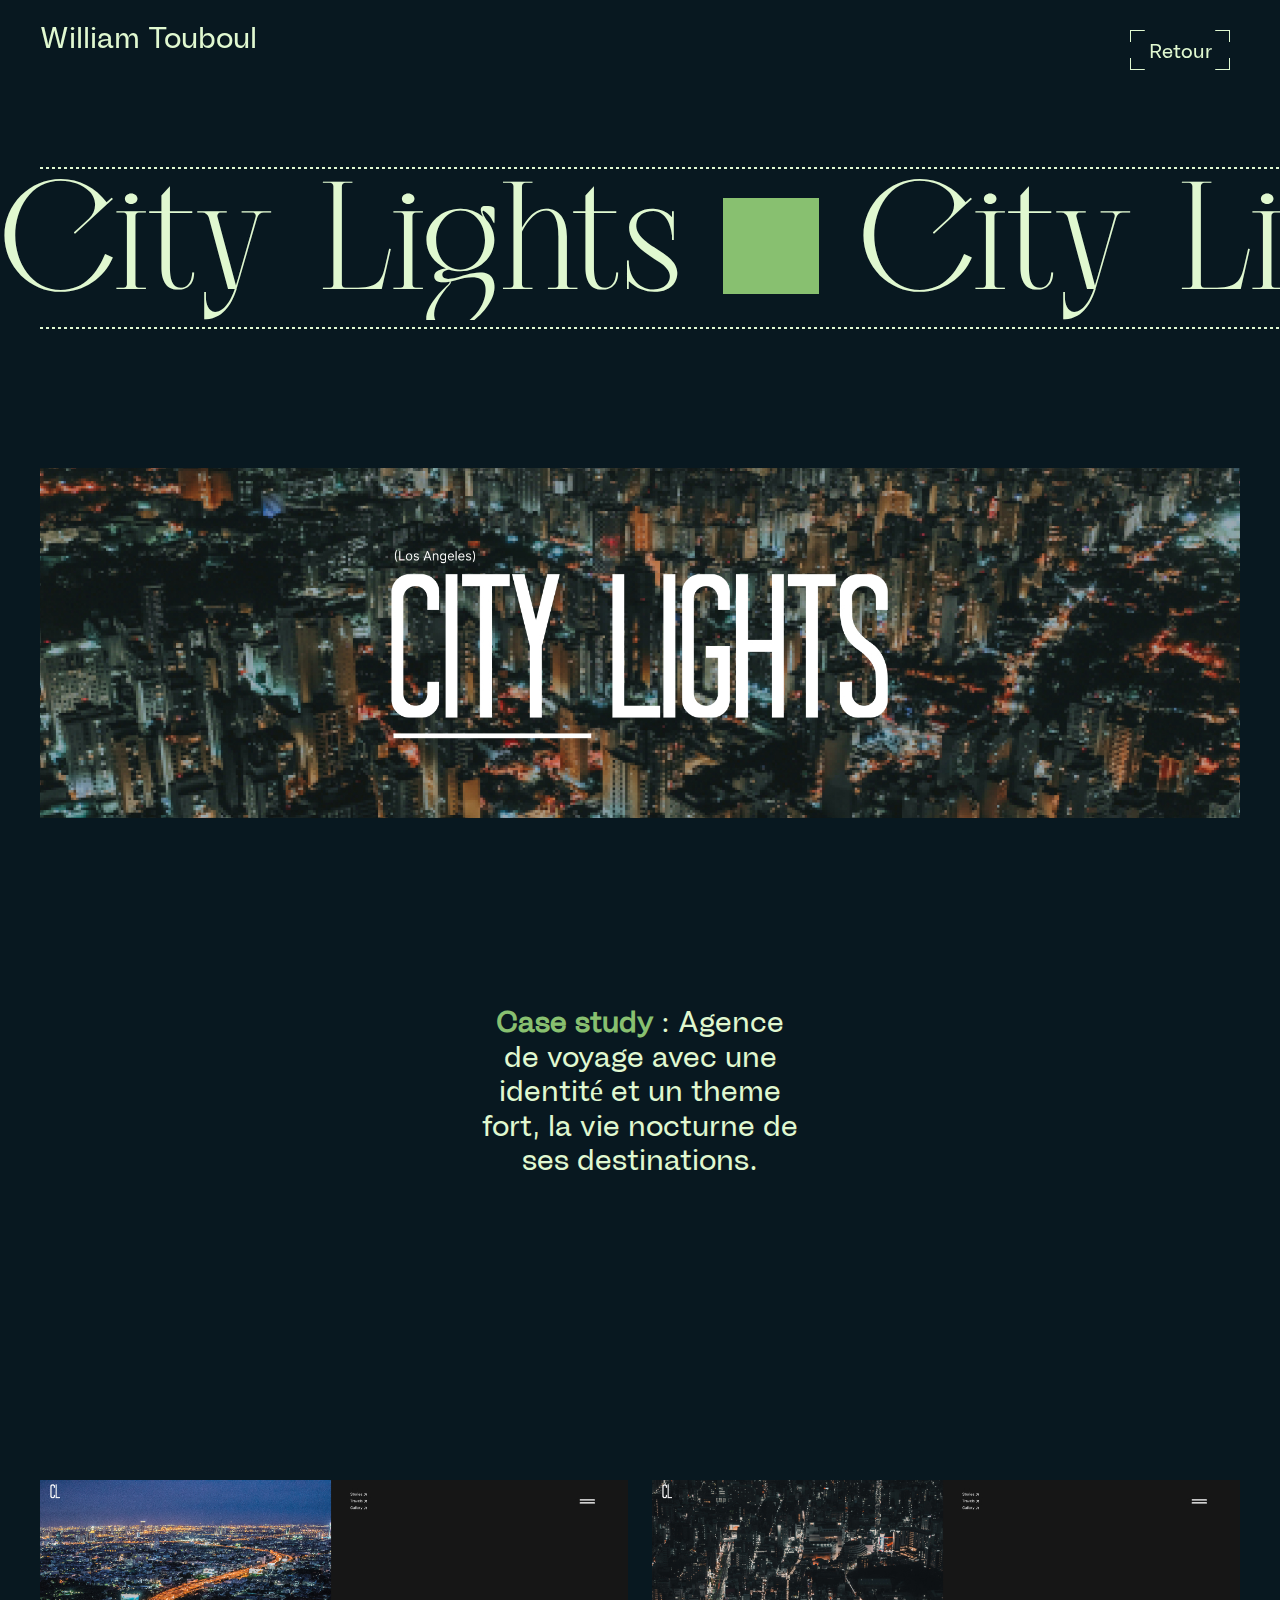
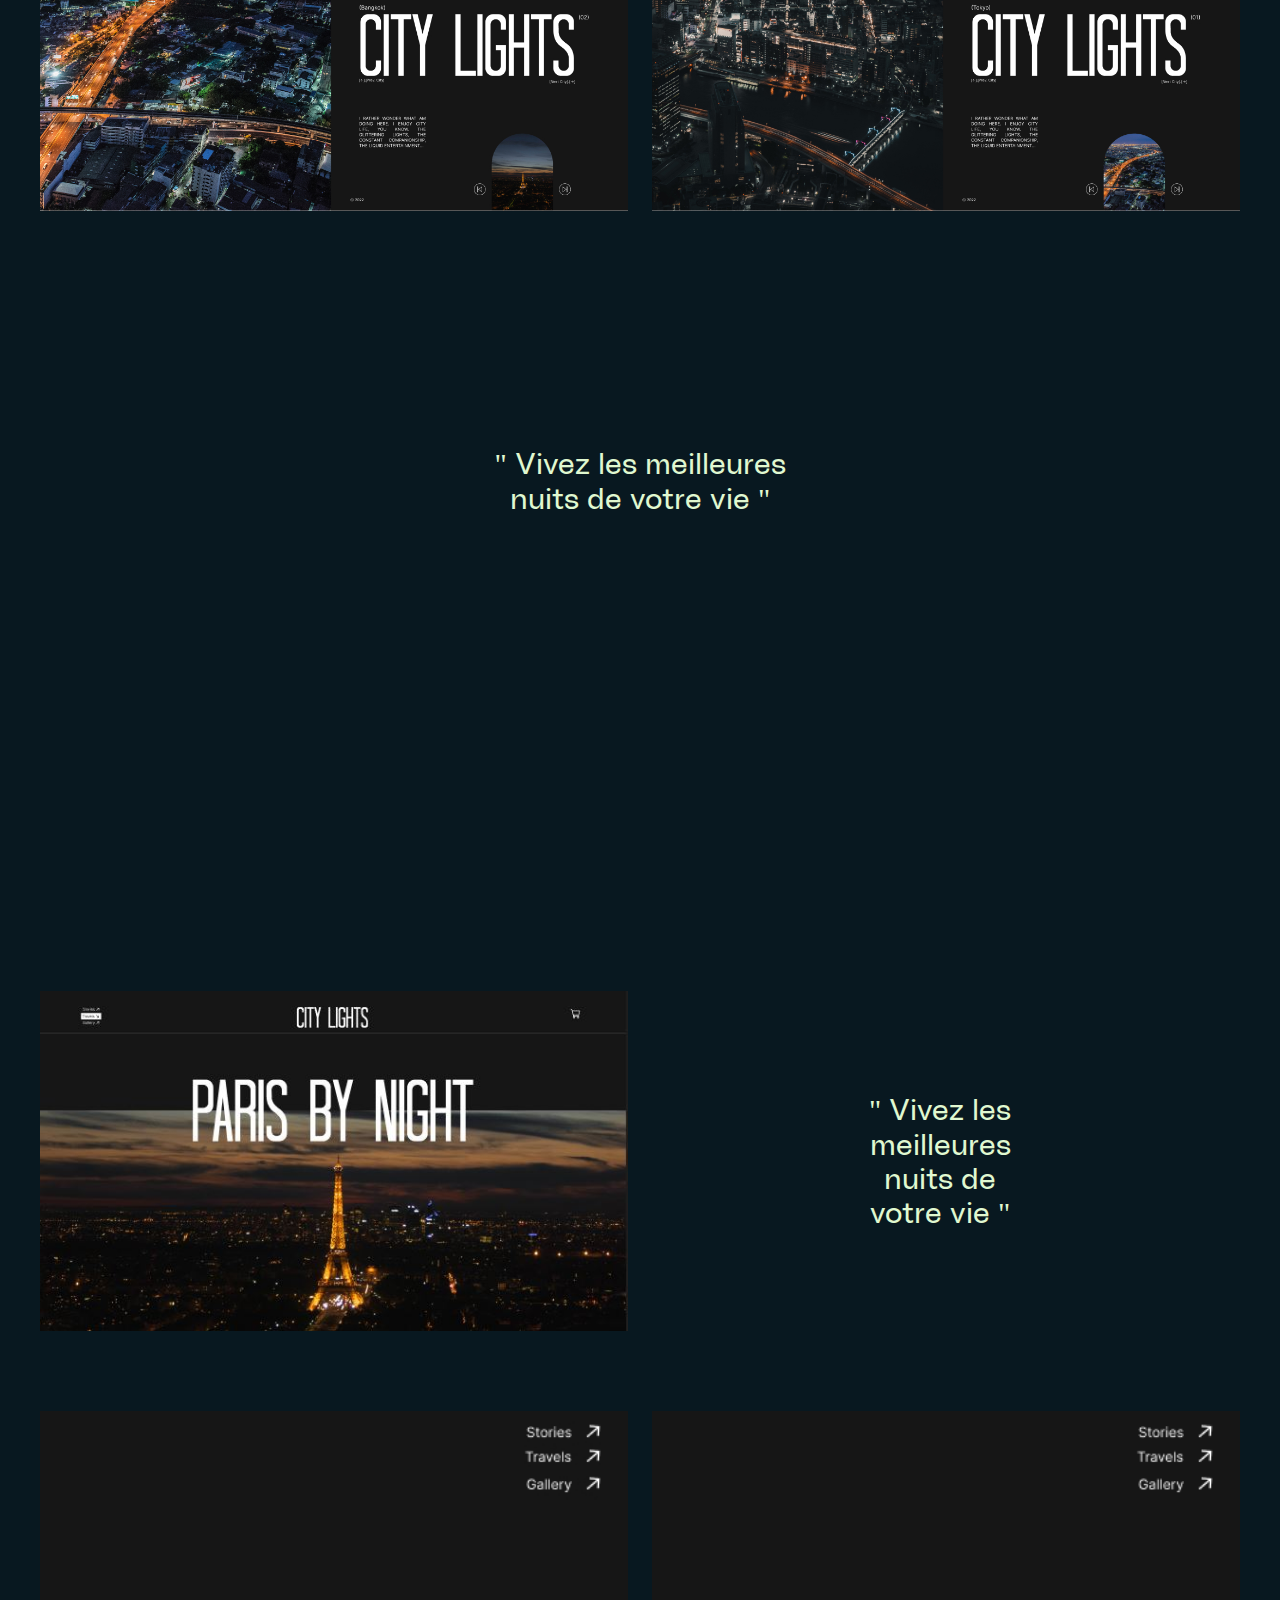
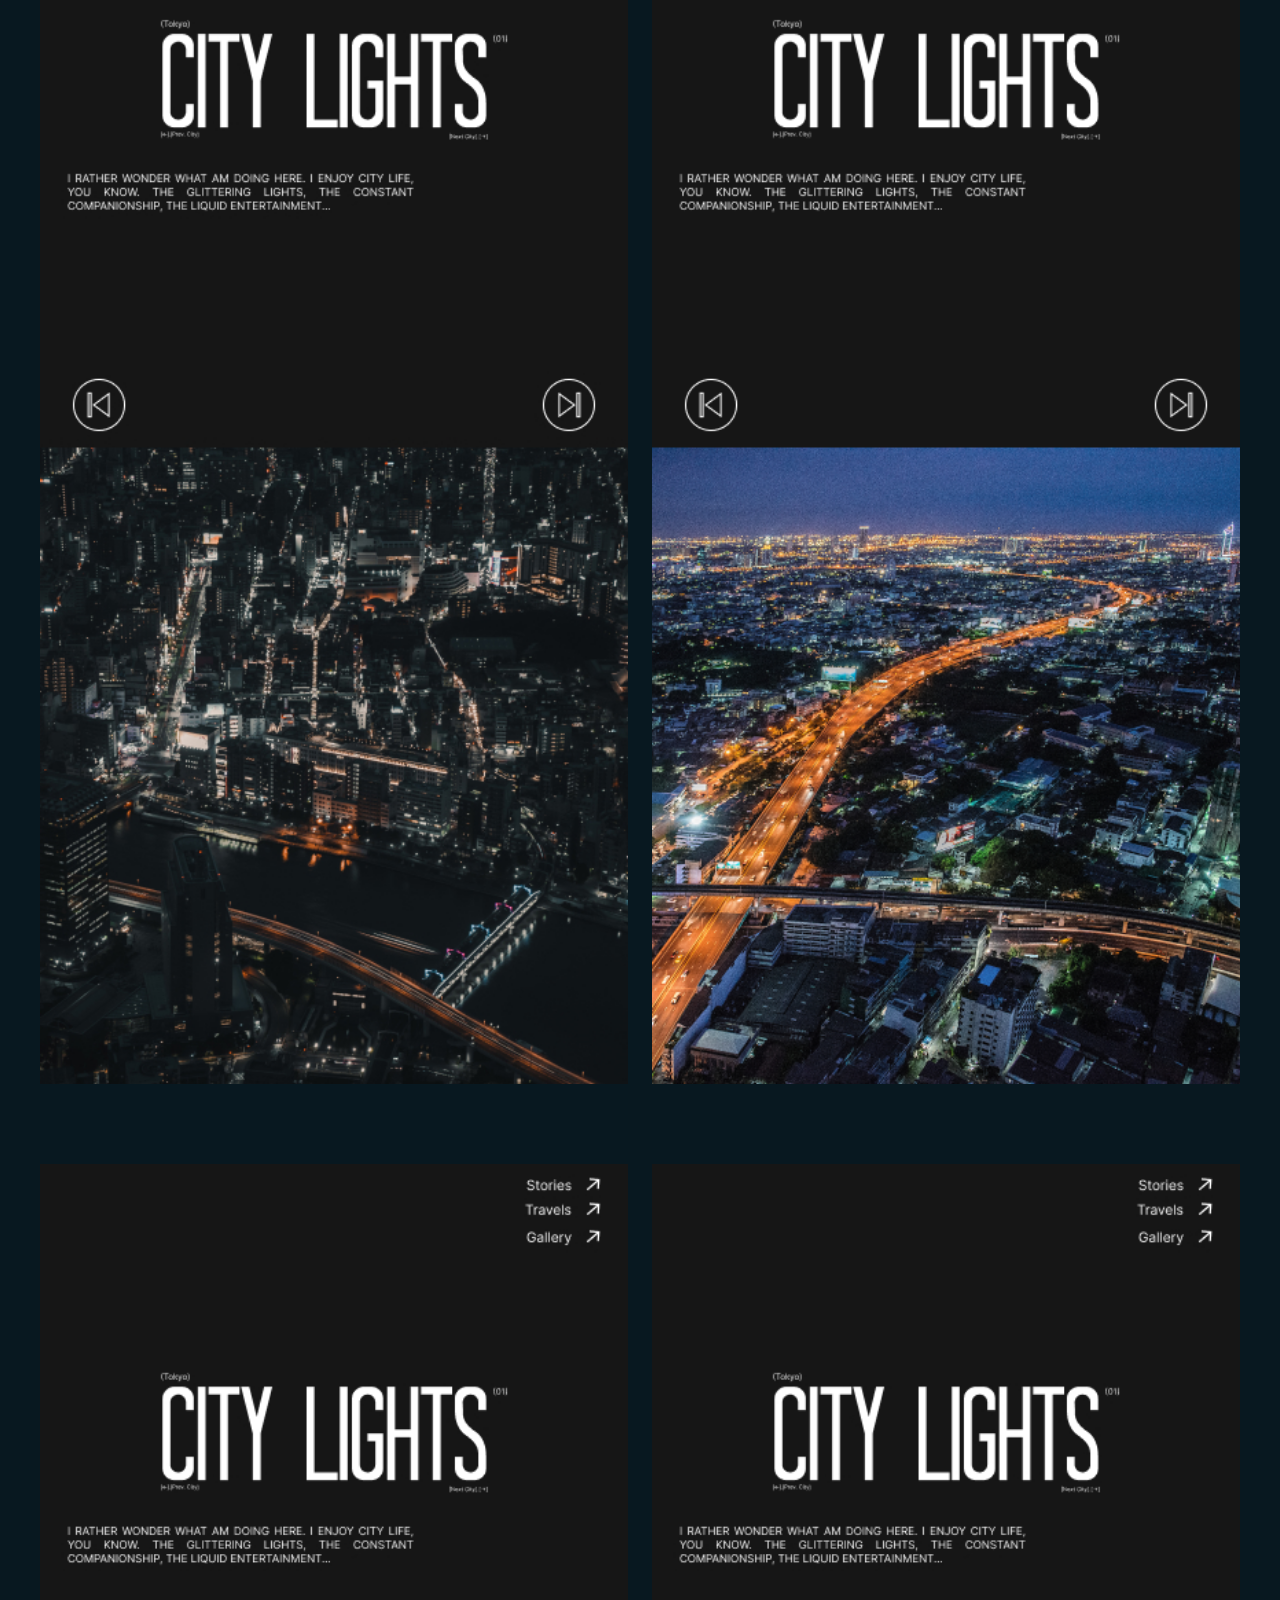
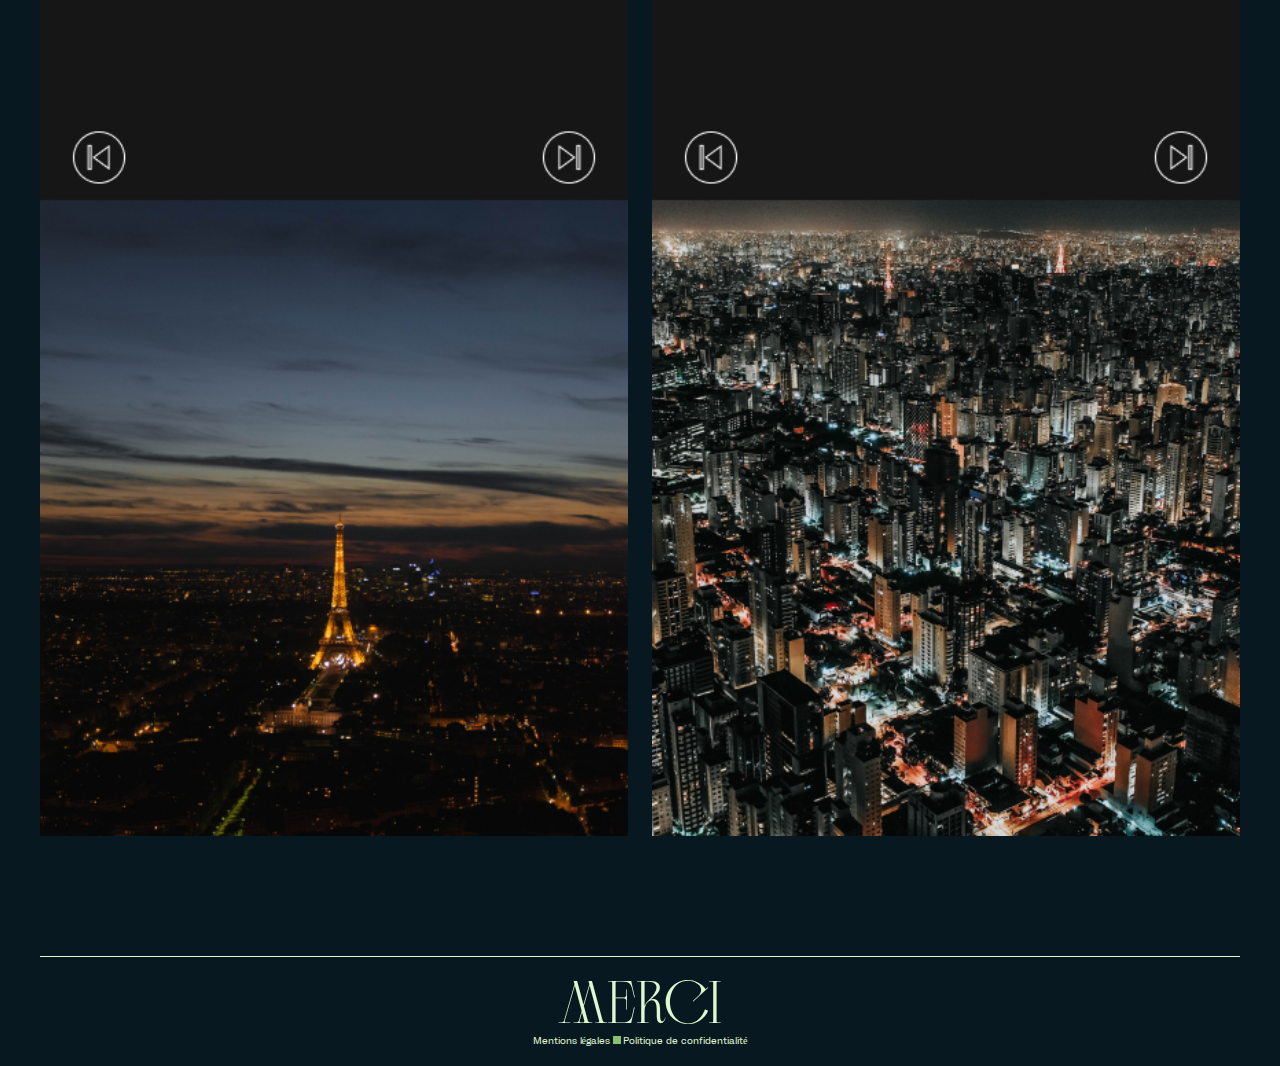
==== projects/city_lights.html @ 047d5546 "advance 07/10" ====
<!DOCTYPE html>
<html lang="fr">

<head>
    <meta charset="UTF-8">
    <meta http-equiv="X-UA-Compatible" content="IE=edge">
    <meta name="viewport" content="width=device-width, initial-scale=1.0">
    <title>William Touboul | Web Designer | UI/UX Designer | Branding</title>
    <link rel="stylesheet" href="../assets/style/index.css">
    <link rel="stylesheet" href="../assets/style/responsive.css">
    <link rel="stylesheet" href="../assets/style/projects.css">
    <link rel="icon" href="../assets/icons/rect.svg" type="image/png">
</head>

<body>
    <div class="noise_animation"></div>
    <h1 class="proj_h1">William Touboul</h1>
    <div class="menu proj_back" id="return">
        <p class="roller">Retour</p>
        <svg class="menu_corner mc_1" width="15" height="12" viewBox="0 0 15 12" fill="none"
            xmlns="http://www.w3.org/2000/svg">
            <line x1="1" y1="0.5" x2="14.7926" y2="0.5" stroke="var(--clr__1)" />
            <line x1="0.5" y1="12" x2="0.5" stroke="var(--clr__1)" />
        </svg>

        <svg class="menu_corner mc_2" width="15" height="12" viewBox="0 0 15 12" fill="none"
            xmlns="http://www.w3.org/2000/svg">
            <line y1="-0.5" x2="13.7926" y2="-0.5" transform="matrix(1 0 0 -1 1 11)" stroke="var(--clr__1)" />
            <line y1="-0.5" x2="12" y2="-0.5" transform="matrix(0 1 1 0 1 0)" stroke="var(--clr__1)" />
        </svg>

        <svg class="menu_corner mc_3" width="15" height="12" viewBox="0 0 15 12" fill="none"
            xmlns="http://www.w3.org/2000/svg">
            <line y1="-0.5" x2="13.7926" y2="-0.5" transform="matrix(-1 0 0 1 14 1)" stroke="var(--clr__1)" />
            <line y1="-0.5" x2="12" y2="-0.5" transform="matrix(0 -1 -1 0 14 12)" stroke="var(--clr__1)" />
        </svg>

        <svg class="menu_corner mc_4" width="15" height="12" viewBox="0 0 15 12" fill="none"
            xmlns="http://www.w3.org/2000/svg">
            <line x1="14" y1="11.5" x2="0.207407" y2="11.5" stroke="var(--clr__1)" />
            <line x1="14.5" x2="14.5" y2="12" stroke="var(--clr__1)" />
        </svg>
    </div>

    <div class="marquee" id="snap_1">
        <svg class="dashed_line" d width="1841" height="2" viewBox="0 0 1841 2" fill="none"
            xmlns="http://www.w3.org/2000/svg">
            <line x1="8.74228e-08" y1="1" x2="1841" y2="1.00016" stroke="#E0F8D0" stroke-width="2"
                stroke-dasharray="3 3" class="will_recolor_stroke" />
        </svg>


        <section class="container_marquee">
            <p class="title_marquee">
                City Lights
                <svg width="96" height="96" viewBox="0 0 96 96" xmlns="http://www.w3.org/2000/svg">
                    <rect width="96" height="96" fill="#88C070" class="will_recolor" />
                </svg>
                City Lights
                <svg width="96" height="96" viewBox="0 0 96 96" xmlns="http://www.w3.org/2000/svg">
                    <rect width="96" height="96" fill="#88C070" class="will_recolor" />
                </svg>
                City Lights
                <svg width="96" height="96" viewBox="0 0 96 96" xmlns="http://www.w3.org/2000/svg">
                    <rect width="96" height="96" fill="#88C070" class="will_recolor" />
                </svg>
                City Lights
            </p>
        </section>


        <svg class="dashed_line" d width="1841" height="2" viewBox="0 0 1841 2" fill="none"
            xmlns="http://www.w3.org/2000/svg">
            <line x1="8.74228e-08" y1="1" x2="1841" y2="1.00016" stroke="#E0F8D0" stroke-width="2"
                stroke-dasharray="3 3" class="will_recolor_stroke" />
        </svg>
    </div>

    <main class="projects_main">
        <img class="proj_banner" src="../assets/img/projects/citylights/banner.jpg" alt="">

        <div class="quote_container">
            <p>
                <strong>Case study</strong> : Agence de voyage avec une identité et un theme fort, la vie nocturne de
                ses destinations.
            </p>
        </div>

        <div class="img_row">

            <img src="../assets/img/projects/citylights/Home_Bangkok.jpg" alt="">

            <img src="../assets/img/projects/citylights/Home_Tokyo.jpg" alt="">

        </div>

        <div class="quote_container">
            <p>
                <span>"</span>
                Vivez les meilleures nuits de votre vie
                <span>"</span>
            </p>
        </div>

        <div class="img_col">

            <img src="../assets/img/projects/citylights/Travels.jpg" alt="">

            <img src="../assets/img/projects/citylights/Gallery.jpg" alt="">

        </div>


        <div class="img_row">
            <img class="cl_large" src="../assets/img/projects/citylights/bottomhero.JPG" alt="">

            <div class="img_row_text">
                <p>
                    <span>"</span>
                    Vivez les meilleures nuits de votre vie
                    <span>"</span>
                </p>
            </div>

        </div>


        <div class="img_row_mobile">
            <div class="mobile_inner">
                <img src="../assets/img/projects/citylights/phone1.jpg" alt="">
                <img src="../assets/img/projects/citylights/phone2.png" alt="">
            </div>
            <div class="mobile_inner">

                <img src="../assets/img/projects/citylights/phone3.jpg" alt="">
                <img src="../assets/img/projects/citylights/phone4.jpg" alt="">
            </div>

        </div>
        <div class="footer">
            <h4>MERCI</h4>
            <div class="legals">
                <a href="#">Mentions légales</a>
                <svg width="96" height="96" viewBox="0 0 96 96" xmlns="http://www.w3.org/2000/svg">
                    <rect width="96" height="96" fill="var(--clr__2)" class="will_recolor" />
                </svg>
                <a href="#">Politique de confidentialité</a>
            </div>
        </div>
    </main>
    <script src="https://cdnjs.cloudflare.com/ajax/libs/gsap/3.11.1/gsap.min.js"></script>
    <script src="https://cdnjs.cloudflare.com/ajax/libs/gsap/3.11.1/ScrollTrigger.min.js"></script>
    <script src="https://cdnjs.cloudflare.com/ajax/libs/animejs/2.0.2/anime.min.js"></script>
    <script src="../assets/script/marquee.js"></script>
    <!-- <script src="assets/script/shuffle.js"></script> -->
    <!-- <script src="assets/script/main.js"></script> -->
    <script src="../assets/script/return.js"></script>
    <script src="https://cdn.jsdelivr.net/npm/ukiyojs@3.0.3/dist/ukiyo.min.js"></script>
</body>

</html>
---- assets/style/index.css ----
* {
    margin: 0;
    padding: 0;
    box-sizing: border-box;
}

.spacer {
    height: 100vh;
}



html,
body {
    overflow-x: hidden;
}

img {
    image-rendering:optimizeQuality;
}

:root {
    --clr__1: #E0F8D0;
    --clr__2: #88c070;
    --clr__3: #081820;
}

@font-face {
    font-family: 'another';
    src: url(../fonts/another.ttf);
}

@font-face {
    font-family: 'lacoste';
    src: url(../fonts/Lacoste.otf);
}

html {
    font-size: 10px;
    overflow-x: hidden;
    scroll-behavior: smooth;
}

body {
    background-color: var(--clr__3);
}

a,
p,
h1,
h2,
h3 {
    color: var(--clr__1);
    font-weight: 400;
}



.noise_animation {
    position: fixed;
    top: -50%;
    left: -50%;
    right: -50%;
    bottom: -50%;
    width: 200%;
    background: transparent url("http://assets.iceable.com/img/noise-transparent.png") repeat 0 0;
    background-repeat: repeat;
    -webkit-animation: bg-animation 0.6s infinite;
    animation: bg-animation 0.6s infinite;
    visibility: visible;
    pointer-events: none;
    -webkit-user-select: none;
    -moz-user-select: none;
    -ms-user-select: none;
    user-select: none;
}

@keyframes bg-animation {
    0% {
        transform: translate(0, 0);
    }

    10% {
        transform: translate(-5%, -5%);
    }

    20% {
        transform: translate(-10%, 5%);
    }

    30% {
        transform: translate(5%, -10%);
    }

    40% {
        transform: translate(-5%, 15%);
    }

    50% {
        transform: translate(-10%, 5%);
    }

    60% {
        transform: translate(15%, 0);
    }

    70% {
        transform: translate(0, 10%);
    }

    80% {
        transform: translate(-15%, 0);
    }

    90% {
        transform: translate(10%, 5%);
    }

    100% {
        transform: translate(5%, 0);
    }
}


::selection {
    color: var(--clr__3);
    background-color: var(--clr__2);
}



/* --------------------------------- Scroll --------------------------------- */
::-webkit-scrollbar {
    width: 2px;
    height: 2px;
}

::-webkit-scrollbar-button {
    width: 0px;
    height: 0px;
}

::-webkit-scrollbar-thumb {
    background: var(--clr__2);
    border: 0px none #ffffff;
    border-radius: 50px;
}

::-webkit-scrollbar-thumb:hover {
    background: var(--clr__2);
}

::-webkit-scrollbar-thumb:active {
    background: var(--clr__1);
}

::-webkit-scrollbar-track {
    background: rgba(0, 0, 0, 0);
    border: 0px none var(--clr__2);
    border-radius: 50px;
}

::-webkit-scrollbar-track:hover {
    background: rgba(0, 0, 0, 0);
}

::-webkit-scrollbar-track:active {
    background: rgba(0, 0, 0, 0);
}

::-webkit-scrollbar-corner {
    background: transparent;
}


.grabbing * {
    cursor: grabbing;
}

/* -------------------------------------------------------------------------- */
/*                                    MENU                                    */
/* -------------------------------------------------------------------------- */
.menu {
    position: fixed;
    right: 4rem;
    top: 2rem;
    width: 12rem;
    height: 6rem;
    display: flex;
    justify-content: center;
    align-items: center;
    transition: all .5s;
    z-index: 99999;
    cursor: pointer;
}

.menu:hover {
    background-color: var(--clr__2);
}

.menu .roller {
    font-family: 'another';
    font-size: 2rem;
}

.menu_corner {
    position: absolute;
}

.mc_1 {
    top: 1rem;
    left: 1rem;
}

.mc_2 {
    left: 1rem;
    bottom: 1rem;
}

.mc_3 {
    top: 1rem;
    right: 1rem;
}

.mc_4 {
    bottom: 1rem;
    right: 1rem;
}

.opened_menu {
    position: fixed;
    height: 43rem;
    width: 80rem;
    top: -200%;

    border-radius: 10px;
    background-color: var(--clr__2);
    z-index: 999999999;
    cursor: grab;
    padding-top: 2rem;
    padding-bottom: 4rem;
    display: flex;
    flex-direction: column;
    border: 1px var(--clr__3) solid;
}

.opened_menu .roller {
    align-self: center;
    font-family: 'another';
    font-size: 2rem;
    margin-bottom: 2rem;
    color: var(--clr__3);
}

.opened_inside {
    padding-left: 2rem;
    padding-right: 2rem;
    display: grid;
    grid-template-columns: 1fr 1fr;
    gap: 0 2rem
}

.o_i_item {
    text-decoration: none;
    display: flex;
    flex-direction: row;
    border-bottom: 1px var(--clr__3) dashed;
    justify-content: space-between;
    align-items: center;
    padding-left: 4rem;
    padding-right: 4rem;
    padding-top: 3rem;
    padding-bottom: 3rem;
    position: relative;
    overflow: hidden;
}

.o_i_item:first-child,
.o_i_item:nth-child(2) {
    border-top: 1px var(--clr__3) dashed;

}

.o_i_item .bg {
    position: absolute;
    width: 100%;
    height: 100%;
    background-color: var(--clr__3);
    top: 0;
    left: -100%;
    transition: all .3s ease-in;
    z-index: -1;
}

.o_i_item p {
    text-decoration: none;
    font-size: 1.5rem;
    font-family: 'another';
    color: var(--clr__3);
    transition: all .5s;

}

.o_i_item p span {
    margin-right: 2rem;
}

.opened_menu svg {
    transition: all .5s;
}

.opened_menu .o_i_item svg {
    transform: rotate(180deg);
    height: 2rem;
    width: 2rem;
    fill: var(--clr__3);
}

.o_i_item:hover svg path {
    fill: var(--clr__2);
}

.o_i_item:hover .bg {
    left: 0
}

.o_i_item:hover p {
    color: var(--clr__2)
}



.color_pickers {
    margin-top: 2rem;
    margin-bottom: 1rem;
    padding-left: 2rem;
    padding-right: 2rem;
    width: 100%;
    height: 2rem;
    display: flex;
    flex-direction: row;
    justify-content: space-between;
}

.picker {
    width: 32%;
    height: 100%;
    background-color: #fff;
    cursor: pointer;
}

.picker_1 {
    background-color: #081820;
}

.picker_2 {
    background-color: #fff;
}

.picker_3 {
    background-color: #F94755;
}

.menu_socials {
    display: grid;
    grid-template-columns: 1fr 1fr 1fr;
}

.menu_socials div {
    display: flex;
    justify-content: center;
    align-items: center;
    font-size: 2rem;
    font-family: 'another';
}

.menu_socials div a {
    text-decoration: none;
    color: var(--clr__3);
    transition: all .2s ease-in;
}

.menu_socials div a:hover {
    color: var(--clr__1);

}


.close {
    font-size: 3rem;
    height: 3rem;
    width: 3rem;
    display: flex;
    justify-content: center;
    align-items: center;
    font-family: 'another';
    border: 1px var(--clr__3) solid;
    position: absolute;
    top: 2rem;
    right: 2rem;
    transition: all .2s;
}

.close:hover {
    border: 1px var(--clr__2) solid;
    background-color: var(--clr__3);
    color: var(--clr__2);
    cursor: pointer;

}

/* -------------------------------------------------------------------------- */
/*                                   Header                                   */
/* -------------------------------------------------------------------------- */

.container_header {
    min-height: 100vh;
    display: flex;
    flex-direction: column;
}

.header_top_left {
    display: flex;
    flex-direction: column;
    align-items: flex-start;
    padding-left: 40px;
}

.title_section {
    display: flex;
    flex-direction: row;
    align-items: center;
}

.title_section .square_1 {
    height: 25px;
    width: 25px;
    background-color: var(--clr__2);
    margin-right: 2rem;
}

.header_top_left h1 {
    font-size: 10rem;
    font-family: 'another';
    display: flex;
    flex-direction: row;
}

.title_section p,
.based {
    font-size: 6rem;
    font-family: 'lacoste';
}

.based span {
    color: var(--clr__2)
}


.banner {
    display: none;
}

/* --------------------------------- marquee -------------------------------- */


.marquee {
    position: absolute;
    bottom: 0;
    height: auto;
    overflow: hidden;
    width: 100vw;
}

.dashed_line {
    margin-left: 40px;
}

.container_marquee {
    overflow: hidden;
    white-space: nowrap;
    display: flex;
    flex-direction: row;
}

.title_marquee {
    font-size: 12vw;
    position: relative;
    color: var(--clr__1);
    display: flex;
    align-items: center;
    margin: 0;
    font-family: 'lacoste';
    will-change: transform;
    z-index: 0;
}

.title_marquee img,
.title_marquee object,
.title_marquee svg {
    margin-left: 40px;
    margin-right: 40px;
}

.square_marquee {
    height: 50px;
    width: 50px;
    background-color: var(--clr__2);
}


/* -------------------------------------------------------------------------- */
/*                                    ABOUT                                   */
/* -------------------------------------------------------------------------- */

.container_about {
    display: flex;
    flex-direction: column;
    padding-left: 40px;
    padding-right: 40px;
    padding-top: 6rem;
}

.section_title {
    display: flex;
    flex-direction: row;
}

.section_title_left {
    width: 18%;
}

.section_title_left p {
    font-family: 'another';
    font-size: 10rem;
}

.section_title_right {
    width: 82%;
    height: 35rem;
    display: flex;
    flex-direction: row;
    justify-content: space-between;
    align-items: flex-start;
    border-bottom: 1px dashed var(--clr__1)
}

.section_title_right h2 {
    font-family: 'lacoste';
    font-size: 10rem;
    color: var(--clr__2);
    position: relative;
    display: flex;
    flex-direction: row;
}

.chinese {
    font-size: 3rem;
    display: flex;
    flex-direction: row;
    margin-top: 2rem;
    margin-left: 1rem;
    font-weight: bolder;
}

/* -------------------------------- services -------------------------------- */
.services_inner {
    padding-left: 18%;
    border-bottom: 1px var(--clr__1) dashed;

}

.services_card_container {
    height: 600px;
    display: flex;
    flex-direction: row;
    justify-content: space-evenly;
    border-top: 1px var(--clr__1) dashed;
    padding-top: 8rem;
    padding-bottom: 8rem;
}

.services_card {
    width: 25%;
    height: 100%;
    border: 2px var(--clr__1) solid;
    display: flex;
    flex-direction: column;
    padding: 2rem;
    font-family: 'lacoste';

}

.services_card h3 {
    font-size: 4rem;
    height: 25%;
}

.services_card p {
    font-family: 'another';
    font-size: 1.6rem;
    height: 50%;
    padding-top: 4rem;
}

.services_card button {
    width: 24rem;
    height: 5rem;
    display: flex;
    justify-content: center;
    align-items: center;
    flex-direction: row;
    align-self: center;
    font-size: 2rem;
    font-family: 'another';
    color: var(--clr__2);
    border: 1px var(--clr__2) solid;
    background-color: transparent;
    margin-top: 2rem;
    transition: all .2s ease-in;
    cursor: pointer;
}

.services_card button svg {
    height: 2rem;
    width: 2rem;
    transform: rotate(180deg);
    margin-left: 2rem;
}

.services_card button:hover {
    background-color: var(--clr__2);
    color: var(--clr__3);
}

.services_card button:hover svg path {
    fill: var(--clr__3);
    color: var(--clr__3)
}



.services .section_title_right img {
    height: 6rem;
    width: 6rem;
}


/* -------------------------------- services -------------------------------- */

.about_inner {
    padding-left: 18%;
    padding-top: 4rem;
    display: flex;
    flex-direction: row;
    border-bottom: 1px dashed var(--clr__1);
    padding-bottom: 10rem;
}

.about_inner_left {
    display: flex;
    flex-direction: column;
    width: 70%;
    padding-right: 16rem;
}

.about_inner_left p:first-child {
    tab-size: 5;
    font-size: 2rem;
    font-family: 'another';
    text-align: justify;
}

.tabulation {
    color: transparent;
    user-select: none;
    pointer-events: none;
}

.about_inner_left .accroche {
    background-color: var(--clr__2);
    color: var(--clr__3);
    width: 18rem;
    display: flex;
    justify-content: center;
    align-items: center;
    font-size: 1.2rem;
    padding: 0.8rem 1.2rem;
    font-family: 'another';
    margin-top: 10rem;
    font-weight: 800;

}

.more_infos {
    width: 24rem;
    height: 5rem;
    display: flex;
    justify-content: center;
    align-items: center;
    flex-direction: row;
    font-size: 2rem;
    font-family: 'another';
    color: var(--clr__2);
    border: 1px var(--clr__2) solid;
    background-color: transparent;
    margin-top: 2rem;
    transition: all .2s ease-in;
    cursor: pointer;
}

.more_infos svg {
    height: 2rem;
    width: 2rem;
    transform: rotate(180deg);
    margin-left: 2rem;
}

.more_infos:hover {
    background-color: var(--clr__2);
    color: var(--clr__3);
}

.more_infos:hover img {
    filter: invert(88%) sepia(21%) saturate(935%) hue-rotate(143deg) brightness(85%) contrast(978%);
}

.about_inner_right {
    display: flex;
    flex-direction: column;
    width: 30%;
}

.about_inner_right h3 {
    background-color: var(--clr__2);
    color: var(--clr__3);
    width: 8rem;
    display: flex;
    justify-content: center;
    align-items: center;
    font-size: 1.2rem;
    padding: 0.8rem 1.2rem;
    font-family: 'another';
    font-weight: 800;
}

.tech_tabs {
    margin-top: 2rem;
    border-top: 1px dashed var(--clr__1);
    display: grid;
    grid-template-columns: 6fr 6fr;
    width: 100%;
    gap: 0 2rem;

}

.tech_tabs p {
    text-transform: uppercase;
    font-family: 'another';
    font-size: 1.2rem;
    display: flex;
    height: 4rem;
    align-items: center;
    border-bottom: 1px dashed var(--clr__1);
}


/* -------------------------------------------------------------------------- */
/*                                   Gallery                                  */
/* -------------------------------------------------------------------------- */

.container_gallery {
    display: flex;
    flex-direction: column;
    padding-left: 40px;
    padding-right: 40px;
    padding-top: 6rem;
}

.gallery {
    display: flex;
    flex-direction: row;
    border-bottom: 1px dashed var(--clr__1);
    padding-bottom: 10rem;
    padding-top: 8rem;
}

.galery_right {
    border-bottom: none;
    height: 27rem;
}

.gallery_item {
    background-image: url(../img/placeholder_banner.png);
    height: 82vh;
    width: calc(100vw - 80px);
    margin-right: 10rem;
    border-radius: 5px;
    background-size: cover;
    background-position: center center;
    flex-shrink: 0;
    display: flex;
    justify-content: center;
    align-items: center;
}

.gallery_item:first-child {
    background-image: url(../img/slider/slider1.jpg);
}

.gallery_item:nth-child(2) {
    background-image: url(../img/slider/slider2.jpg);
}

.gallery_item:nth-child(3) {
    background-image: url(../img/slider/slider3.JPG);
}

.gallery_item:nth-child(4) {
    background-image: url(../img/projects/glry/maing.jpg);
}

.gallery_item:nth-child(5) {
    background-image: url(../img/projects/softlybrutal/main.jpg);
}

.gallery_item:nth-child(6) {
    background-image: url(../img/slider/slider6.jpg);
}



/* -------------------------------------------------------------------------- */
/*                                  portfolio                                 */
/* -------------------------------------------------------------------------- */

.container_portfolio {
    display: flex;
    flex-direction: column;
    padding-left: 40px;
    padding-right: 40px;
    padding-top: 6rem;

}

.section_inner_portfolio {
    padding-left: 18%;
    padding-bottom: 11rem;
    border-bottom: 1px var(--clr__1) dashed;

}

.section_inner_portfolio>p {
    font-size: 2rem;
    font-family: 'another';
    text-align: justify;
    width: 60%;
    margin-top: 8rem;
    margin-bottom: 12rem;
}

.pf_grid {
    border-top: 1px var(--clr__1) dashed;
    display: grid;
    grid-template-columns: 1fr 1fr;
    gap: 0px 2rem;
}

.pf_grid_item {
    display: flex;
    flex-direction: row;
    justify-content: space-between;
    align-items: center;
    width: 100%;
    padding-left: 5rem;
    padding-right: 5rem;
    height: 8rem;
    border-bottom: 1px dashed var(--clr__1);
    cursor: pointer;
    text-decoration: none;
    position: relative;
    overflow: hidden;
}

.pf_grid_item .item_text {
    display: flex;
    flex-direction: row;
    align-items: flex-end;
}

.pf_grid_item .more_not_hover {
    height: 5rem;
    width: 5rem;
    transition: all .2s ease-in;
}

.pf_grid_item .roller {
    font-family: 'lacoste';
    font-size: 3rem;
}

.pf_grid_item .category {
    font-family: 'another';
    font-size: 1.2rem;
    margin-left: 2rem;
    margin-bottom: 0.5rem;
}

.pf_grid_item .bg {
    background-color: var(--clr__2);
    height: 100%;
    width: 100%;
    position: absolute;
    top: 0;
    left: -100%;
    transition: all .3s ease-out;
    z-index: -1;
}

.pf_grid_item:hover p {
    color: var(--clr__3);
}


.pf_grid_item .more_hover {
    position: absolute;
    top: 50%;
    transform: translateY(-50%);
    right: 200%;
}

.pf_grid_item:hover .bg {
    left: 0%;
}

.pf_grid_item:hover .more_not_hover {
    opacity: 0;
}

.pf_grid_item:hover .more_hover {
    right: 5.5rem;
}


/* -------------------------------------------------------------------------- */
/*                                   Contact                                  */
/* -------------------------------------------------------------------------- */

.container_contact {
    display: flex;
    flex-direction: column;
    padding-left: 40px;
    padding-right: 40px;
    padding-top: 6rem;
}

.contact_inner {
    display: flex;
    flex-direction: row;
    border-bottom: 1px var(--clr__1) dashed;
    padding-bottom: 15rem;
}

.contact_inner .right>p {
    font-size: 2rem;
    font-family: 'another';
    margin-top: 8rem;
    margin-bottom: 8rem;
}

.socials {
    display: flex;
    flex-direction: column;
    border: 1px var(--clr__2) solid;
    width: 70%;
    padding-left: 1rem;
    padding-top: 2rem;
    padding-bottom: 2rem;
    margin-top: 20%;
}

.socials h3 {
    font-size: 3rem;
    font-family: 'lacoste';
}

.socials a {
    display: flex;
    flex-direction: row;
    text-decoration: none;
    margin-top: 5rem;
    justify-content: space-between;
}

.socials a>p {
    text-decoration: none;
    font-family: 'another';
    font-size: 2rem;

}

.socials {
    padding-left: 2rem;
    padding-right: 2rem;
}

.socials svg {
    height: 2rem;
    width: 2rem;
    transform: rotate(180deg);

}

.contact_inner .left {
    width: 18%;
}

.contact_inner .right {
    width: 82%;
}

.form {
    display: flex;
    flex-direction: column;
}

.form_line {
    display: flex;
    flex-direction: row;
    width: 100%;
    justify-content: space-between;
}

.form_line input {
    width: 48%;
    font-weight: 400;
    background-color: transparent;
    border: none;
    border-bottom: 1px var(--clr__1) dashed;
    height: 4rem;
    font-size: 2rem;
    color: var(--clr__1);
    margin-bottom: 1rem;
    font-family: 'another';
    padding-left: 2rem;

}

.form_line input::placeholder {
    font-family: 'another';
    font-size: 2rem;

}

.form_line input:focus,
.form textarea:focus {
    background-color: #e0f8d038;
    outline: none;
}

.form textarea {
    resize: none;
    background-color: transparent;
    font-size: 2rem;
    color: var(--clr__1);
    border: none;
    border-bottom: 1px var(--clr__1) dashed;
    height: 20rem;
    font-family: 'another';
    font-weight: 400;
    padding: 2rem;
}

.form button {
    width: 24rem;
    height: 5rem;
    display: flex;
    justify-content: center;
    align-items: center;
    flex-direction: row;
    font-size: 2rem;
    font-family: 'another';
    color: var(--clr__2);
    border: 1px var(--clr__2) solid;
    background-color: transparent;
    margin-top: 2rem;
    transition: all .2s ease-in;
    cursor: pointer;
    align-self: end;
}

.form button:hover {
    color: var(--clr__3);
    background-color: var(--clr__2);
}

/* -------------------------------------------------------------------------- */
/*                                   Footer                                   */
/* -------------------------------------------------------------------------- */

.footer {
    display: flex;
    justify-content: center;
    align-items: center;
    flex-direction: column;
    padding-top: 2rem;
    padding-bottom: 2rem;

}

.footer h4 {
    font-size: 6rem;
    color: var(--clr__1);
    font-family: 'lacoste';
    font-weight: 400;
}

.footer svg {
    height: .8rem;
    width: .8rem;
}

.footer a {
    text-decoration: none;
    font-family: 'another';
    font-size: 1rem;
}



/* -------------------------------------------------------------------------- */
/*                                 Transition                                 */
/* -------------------------------------------------------------------------- */

.transition {
    position: fixed;
    height: 100vh;
    width: 100vw;
    top: -2500px;
    left: 0;
    z-index: 999999999;
    background-color: rebeccapurple;
}

/* -------------------------------------------------------------------------- */
/*                                    Modal                                   */
/* -------------------------------------------------------------------------- */

.modal_project {
    background-color: var(--clr__3);
    position: fixed;
    height: 50rem;
    width: 40rem;
    top: 0;
    left: 0;
    display: flex;
    flex-direction: column;
    justify-content: space-around;
    padding: 4rem 2rem;
    border-radius: .5rem;
    border: 1px var(--clr__2) solid;
    cursor: grab;
}

#modal_1,
#modal_2,
#modal_3,
#modal_4,
#modal_5,
#modal_6,
#modal_7,
#modal_8 {
    top: -200%;
    left: -200%;
    z-index: 999999982;

}

.modal_title {
    color: var(--clr__2);
    font-family: 'lacoste';
    align-self: center;
    font-size: 4rem;
}

.modal_description {
    font-size: 1.8rem;
    text-align: left;
    font-family: 'another';
    width: 80%;
    align-self: center;
    color: var(--clr__2);
}

.modal_goto {
    width: 24rem;
    height: 5rem;
    display: flex;
    justify-content: center;
    align-items: center;
    flex-direction: row;
    font-size: 2rem;
    font-family: 'another';
    color: var(--clr__3);
    background-color: var(--clr__2);
    margin-top: 2rem;
    transition: all .2s ease-in;
    cursor: pointer;
    align-self: center;
    border: none;
}

.modal_goto:hover {
    color: var(--clr__2);
    background-color: var(--clr__3);
    border: var(--clr__2) 1px solid;
}

.modal_goto svg path {
    fill: var(--clr__3);
    color: var(--clr__3);
}

.modal_goto:hover svg path {
    fill: var(--clr__2);
    stroke: var(--clr__2);
}

.modal_goto svg {
    height: 2rem;
    width: 2rem;
    transform: rotate(180deg);
    margin-left: 2rem;
    transition: color .2s
}

.close_modal {
    font-size: 3rem;
    height: 3rem;
    width: 3rem;
    display: flex;
    justify-content: center;
    align-items: center;
    font-family: 'another';
    border: 1px var(--clr__2) solid;
    color: var(--clr__2);
    position: absolute;
    top: 2rem;
    right: 2rem;
    transition: all .2s;
}


.close_modal:hover {
    border: 1px var(--clr__1) solid;
    background-color: var(--clr__3);
    color: var(--clr__1);
    cursor: pointer;

}




.anim_title {
    display: flex;
    flex-direction: row;
    overflow: hidden;
}

.anim_title .letter_wrapper {
    position: absolute;

}

.lw_2 {
    margin-left: 20px;
}

.l_2 {
    margin-left: 24px;
}

.title_section p {
    display: flex;
    flex-direction: row;
}

.inner_contact_text {
    width: 60%;
}
---- assets/style/responsive.css ----
@media (max-width: 790px) {

    html,
    body {
        overflow-x: hidden;
    }

    .header_top_left {
        margin-top: 1rem;
        padding-left: 2rem;
    }

    .header_top_left h1 {
        font-size: 3rem;
        margin-bottom: 3rem;
    }

    .title_section {
        margin-top: 2rem;
    }

    .title_section p {
        font-size: 3rem;
    }

    .based {
        margin-top: 1rem;
        font-size: 3rem;
    }

    .dashed_line {
        display: none;
    }

    .marquee {
        border-top: 1px dashed var(--clr__1);
        border-bottom: 1px dashed var(--clr__1);
    }

    .title_marquee img {
        height: 3rem;
        width: 3rem;
    }

    .title_marquee {
        font-size: 22vw;
    }

    .menu {
        right: 2rem;
        top: 1rem;
    }

    .banner {
        display: block;
        width: calc(100vw - 40px);
        margin-left: 20px;
        margin-top: 20vh;
    }

    .section_title_left p {
        font-size: 3rem;
    }

    .section_title_right {
        height: 12rem;
    }

    .section_title_right h2 {
        font-size: 3rem;
    }

    .section_title_right img {
        height: 3rem;
        width: 3rem;

    }

    .container_about {
        padding-left: 20px;
        padding-right: 20px;
    }

    .about_inner {
        flex-direction: column;
        padding-left: 0;
    }

    .about_inner_left {
        width: 100%;
        padding-right: 0;

    }

    .about_inner_left .accroche {
        margin-top: 3rem;
    }

    .about_inner_right {
        width: 100%;
        margin-top: 6rem;
    }

    .container_portfolio {
        padding-left: 2rem;
        padding-right: 2rem;
    }

    .section_inner_portfolio {
        padding-left: 0;

    }

    .section_inner_portfolio>p {
        width: 100%;

    }

    .pf_grid {
        grid-template-columns: 1fr;
    }

    .pf_grid_item {
        padding-left: 0;
        padding-right: 0;
    }

    .pf_grid_item img {
        height: 25px;
        width: 25px;
    }

    .pf_grid_item .roller {
        font-size: 2rem;
    }

    .pf_grid_item .category {
        font-size: 1rem;
    }

    .container_contact {
        padding-left: 2rem;
        padding-right: 2rem;
    }

    .contact_inner {
        flex-direction: column-reverse;
    }

    .contact_inner .right {
        width: 100%;
    }

    .contact_inner .right>p {
        width: 100%;
        text-align: justify;
    }

    .form_line {
        flex-direction: column;
    }

    .form_line input {
        width: 100%;
        margin-bottom: 4rem;
    }

    .contact_inner .left {
        width: 100%;
        display: flex;
        justify-content: center;
        align-items: center;
    }



    .opened_menu {
        height: 80vh;
        width: 90vw;

    }

    .opened_inside {
        padding-left: 2rem;
        padding-right: 2rem;
        display: grid;
        grid-template-columns: 1fr;
        gap: 0 2rem
    }

    .inner_contact_text {
        width: 100%;
    }

    .chinese {
        margin-top: 0;
        font-size: 1.2rem;
    }

    .services_card_container {
        flex-direction: column;
        height: auto;
    }

    .services_inner {
        padding-left: 0;
    }

    .services_card {
        width: 100%;
        margin-bottom: 4rem;
    }

    .services_card h3{
        font-size: 3rem;
    }
    .services_card p{
        font-size: 1.5rem;
    }
}


@media (max-width : 1450px) {
    .modal_project {
        width: 32rem;
    }
}
---- assets/style/projects.css ----
.proj_back {
    right: 4rem;
}

.proj_h1 {
    position: absolute;
    top: 2rem;
    left: 4rem;
    font-family: 'another';
    font-size: 3rem;
}

.marquee {
    top: 16rem;
    height: 30rem;
}

.projects_main {
    width: 100vw;
    min-height: 100vh;
    margin-top: 52vh;
}

.proj_banner {
    width: calc(100% - 8rem);
    margin: auto;
    margin-left: 4rem;
    height: 35rem;
    object-fit: cover;
}

.img_row {
    display: flex;
    flex-direction: row;
    margin-top: 12rem;
    justify-content: space-between;
    padding-left: 4rem;
    padding-right: 4rem;
}

.img_col {
    display: flex;
    flex-direction: column;
    padding-left: 4rem;
    padding-right: 4rem;
}

.img_col img:first-child {
    margin-bottom: 12rem;
}

.img_row img {
    width: 49%;
}

.quote_container {
    height: 60vh;
    display: flex;
    justify-content: center;
    align-items: center;
}

.quote_container p {
    font-size: 3rem;
    font-family: 'another';
    width: 25%;
    text-align: center;
}

strong {
    color: var(--clr__2);
}

.last_image {
    width: calc(100% - 8rem);
    margin-left: 4rem;
    height: 25vh;
    object-fit: cover;
    margin-bottom: 4rem;
}

.footer {
    border-top: 1px var(--clr__1) solid;
    margin-left: 4rem;
    margin-right: 4rem;
}

.cl_large {
    width: 48%;
}

.img_row_text {
    display: flex;
    align-items: center;
    justify-content: center;
    width: 50%;
}

.img_row_text p {
    font-size: 3rem;
    font-family: 'another';
    width: 25%;
    text-align: center;
}

.img_row_mobile {
    display: flex;
    flex-direction: column;
    margin: 4rem;
    margin-top: 8rem;
    justify-content: center;
    align-items: center;
}

.img_row_mobile .mobile_inner {
    display: flex;
    flex-direction: row;
    width: 100%;
    justify-content: space-between;
    margin-bottom: 8rem;
}

.img_row_mobile .mobile_inner img {
    width: 49%;
}

#main_img {
    width: calc(100% - 8rem);
    margin-left: 4rem;
    height: 100vh;
    object-fit: cover;
    margin-bottom: 12rem;
}

#total_img {
    width: calc(100% - 8rem);
    margin-left: 4rem;
    margin-bottom: 12rem;
}

.banner_sfb {
    object-fit: contain;
}

@media (max-width: 790px) {

    #main_img,
    #total_img {
        width: calc(100% - 4rem);
        margin-left: 2rem;
    }




    .marquee {
        height: 10rem;
    }

    .proj_banner,
    .last_image {
        width: calc(100% - 4rem);
        margin-left: 2rem;
    }

    .projects_main {
        margin-top: 35vh;
    }

    .quote_container {
        height: 30vh
    }

    .quote_container p,
    .img_row_text p {
        width: 80%;
        font-size: 1.8rem;
    }

    .img_row {
        flex-direction: column;
        padding-left: 2rem;
        padding-right: 2rem;
    }

    .img_row img {
        width: 100%;
        margin-bottom: 2rem;

    }

    .img_row_mobile {
        margin-left: 2rem;
        margin-right: 2rem;
    }

    .img_row_text {
        display: flex;
        justify-content: center;
        align-items: center;
        width: 100%;
        height: 100%;
        margin-top: 4rem;
    }

    .img_row_mobile .mobile_inner {
        flex-direction: column;
    }

    .img_row_mobile .mobile_inner img {
        width: 100%;
        margin-bottom: 4rem;
    }

}
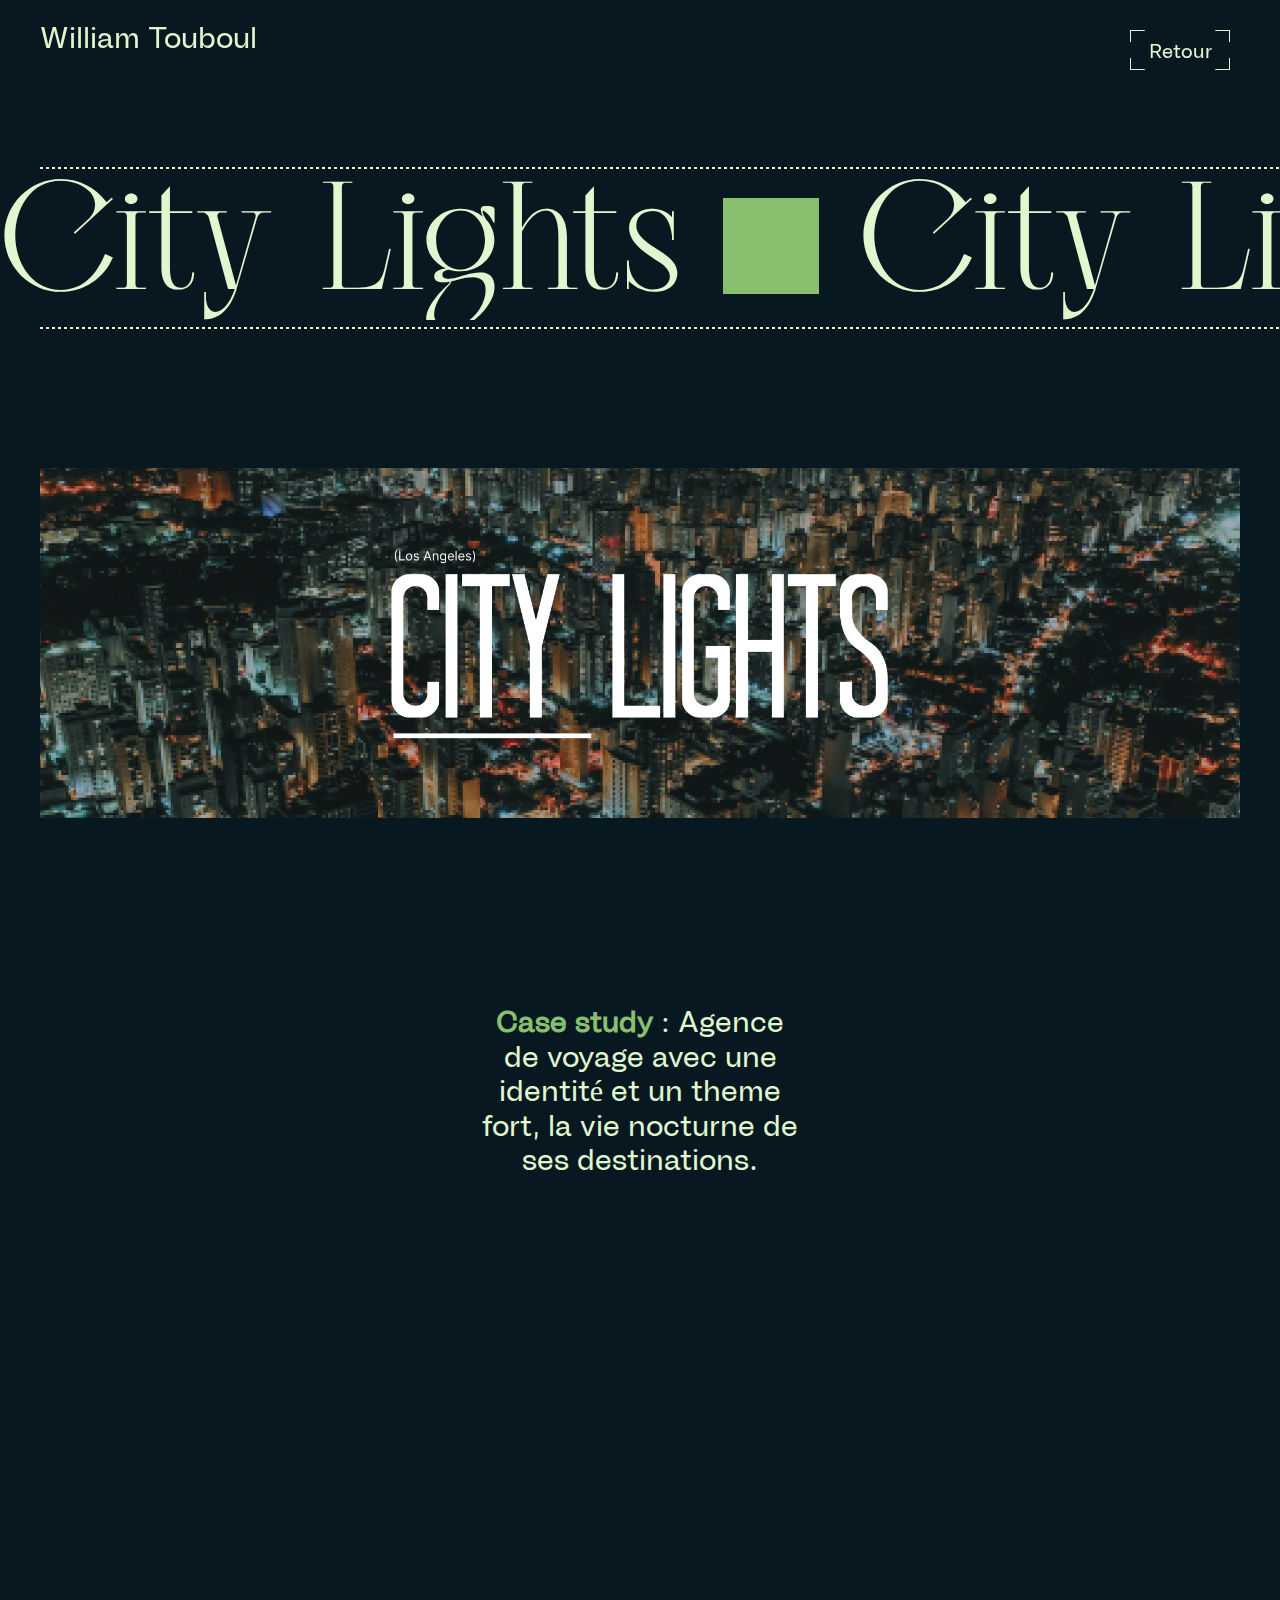
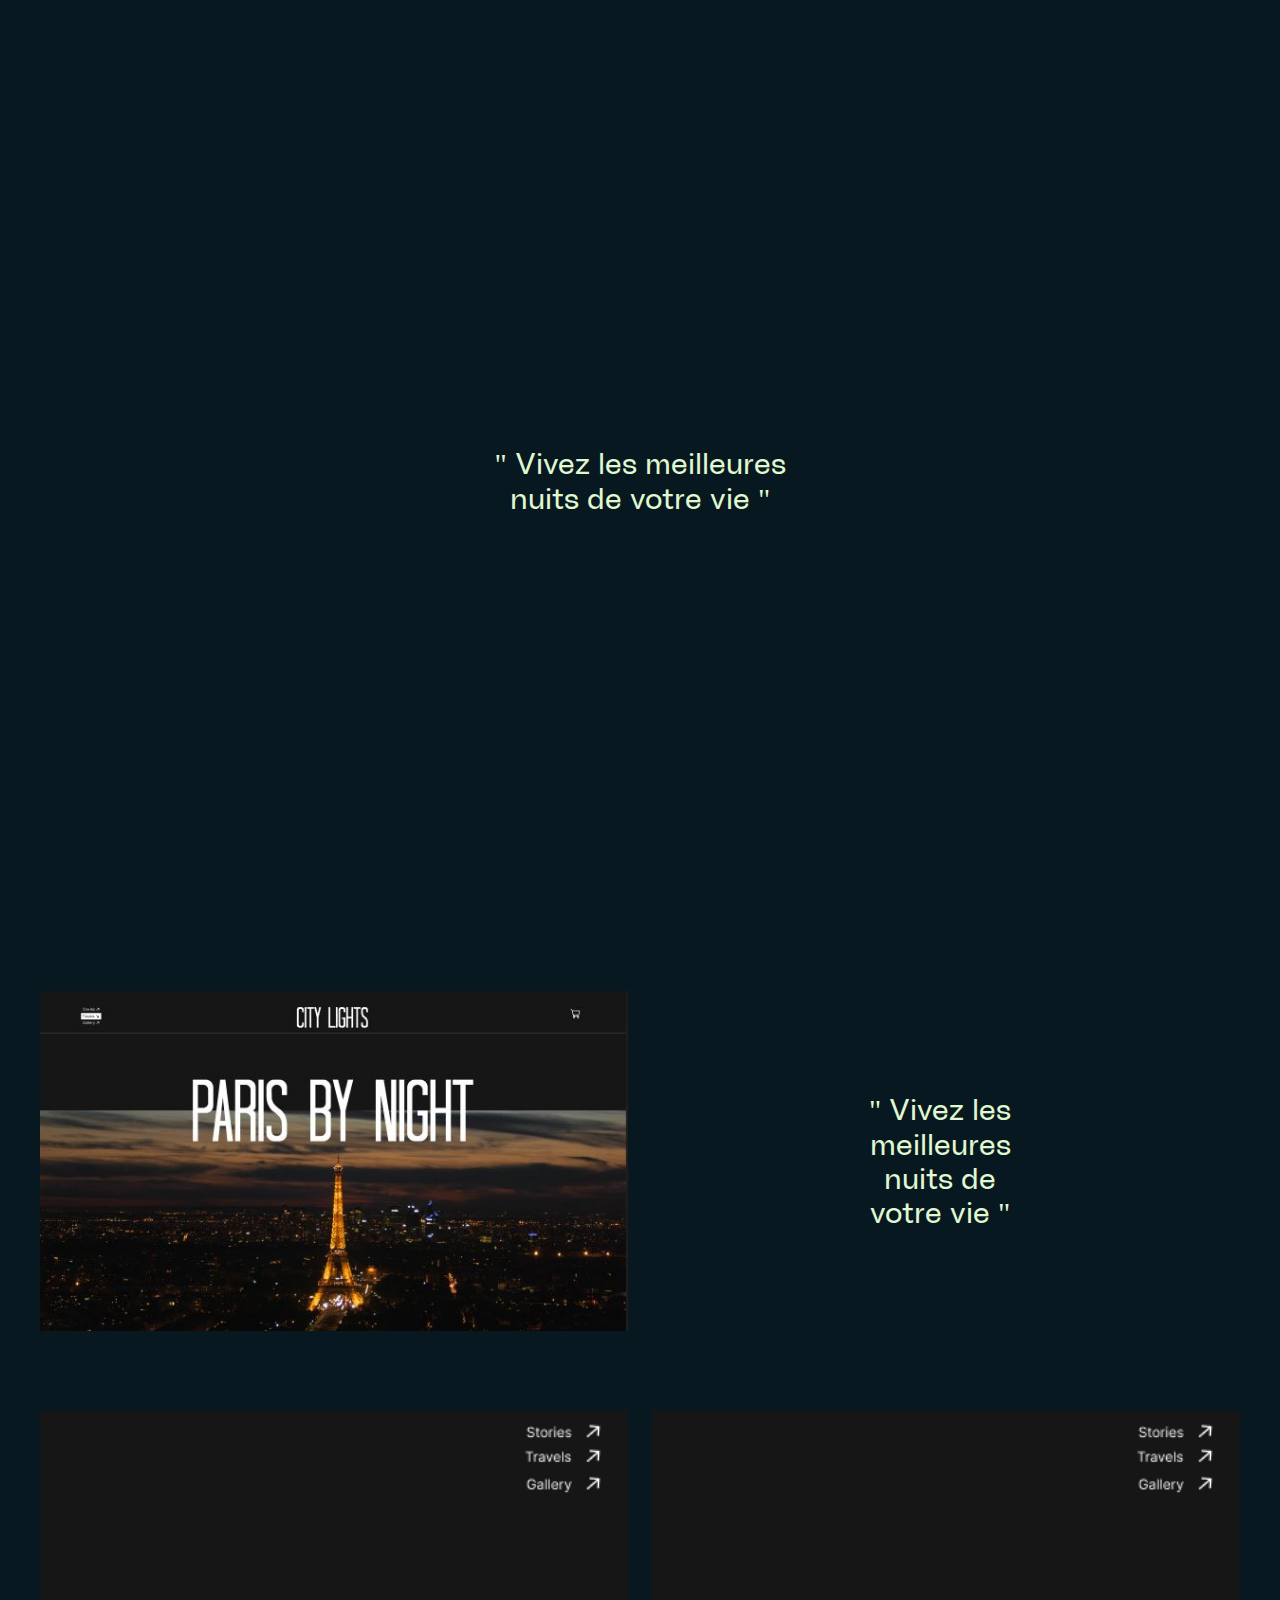
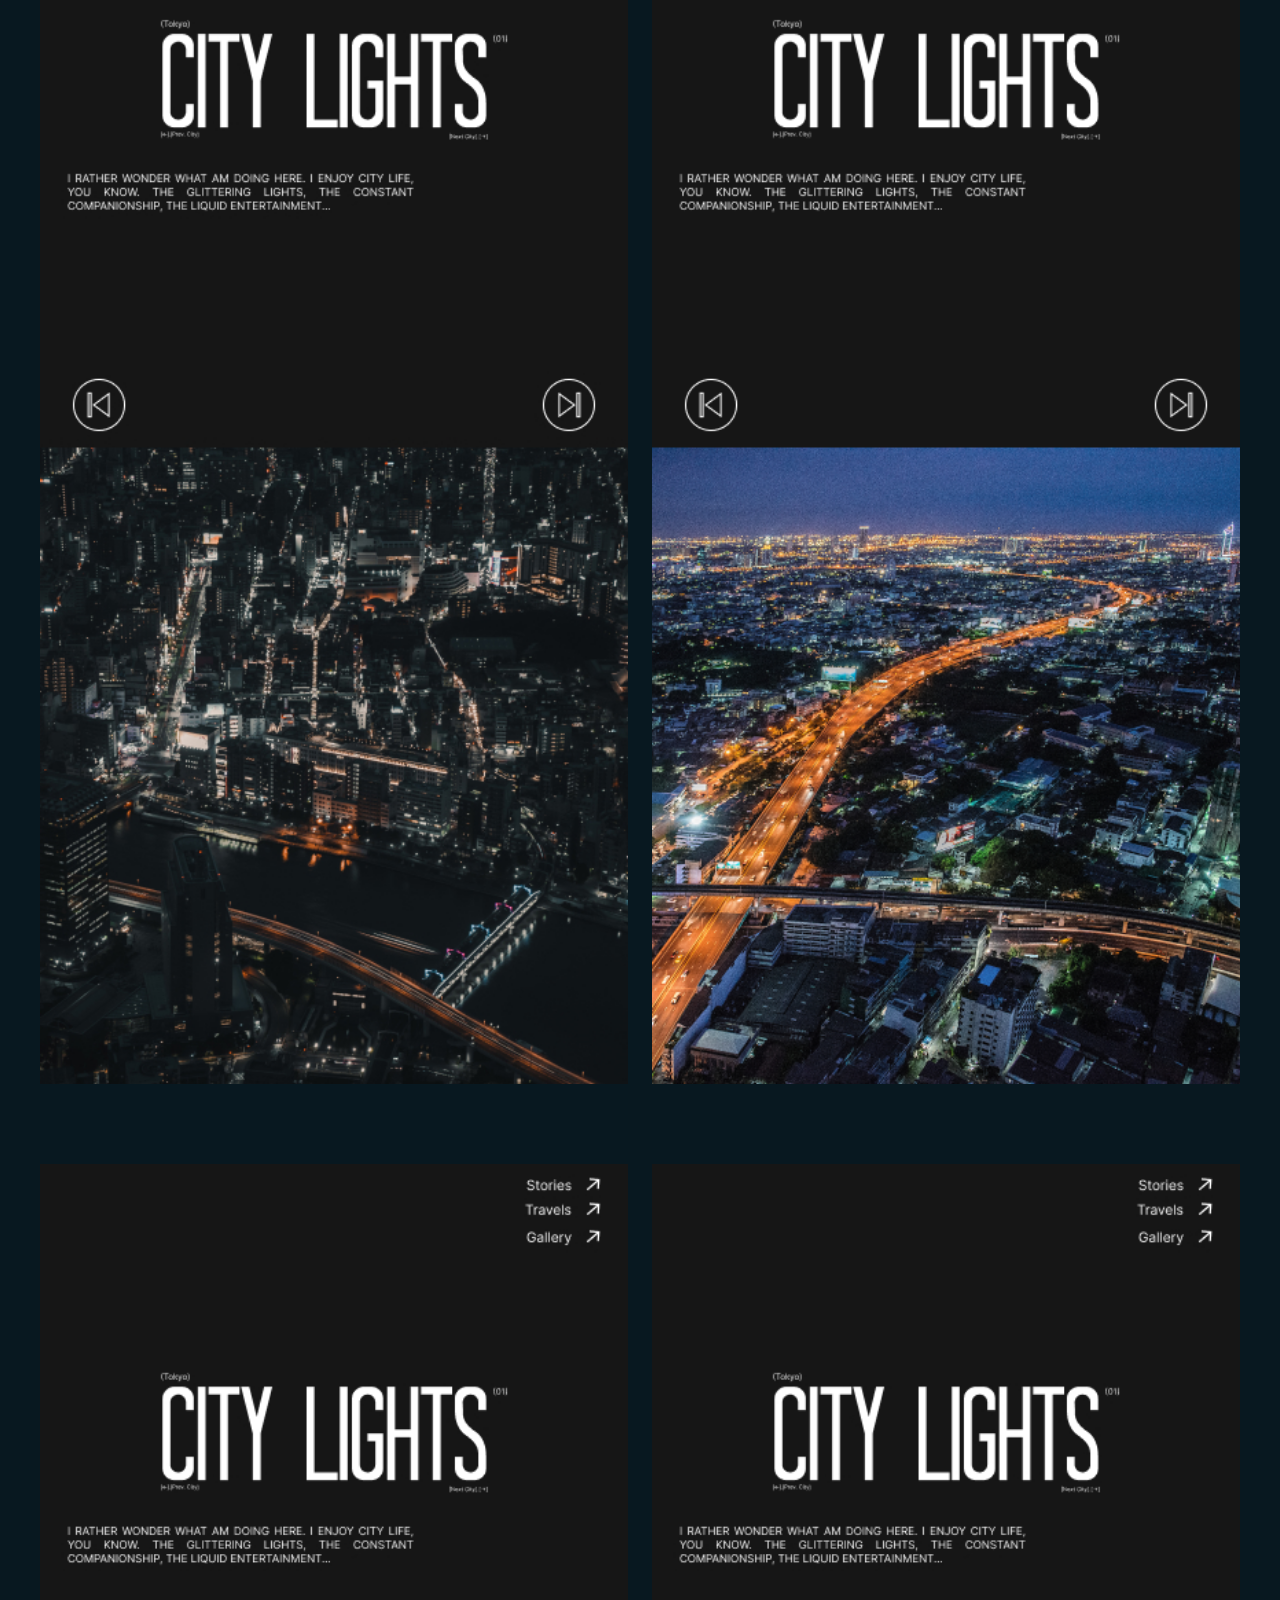
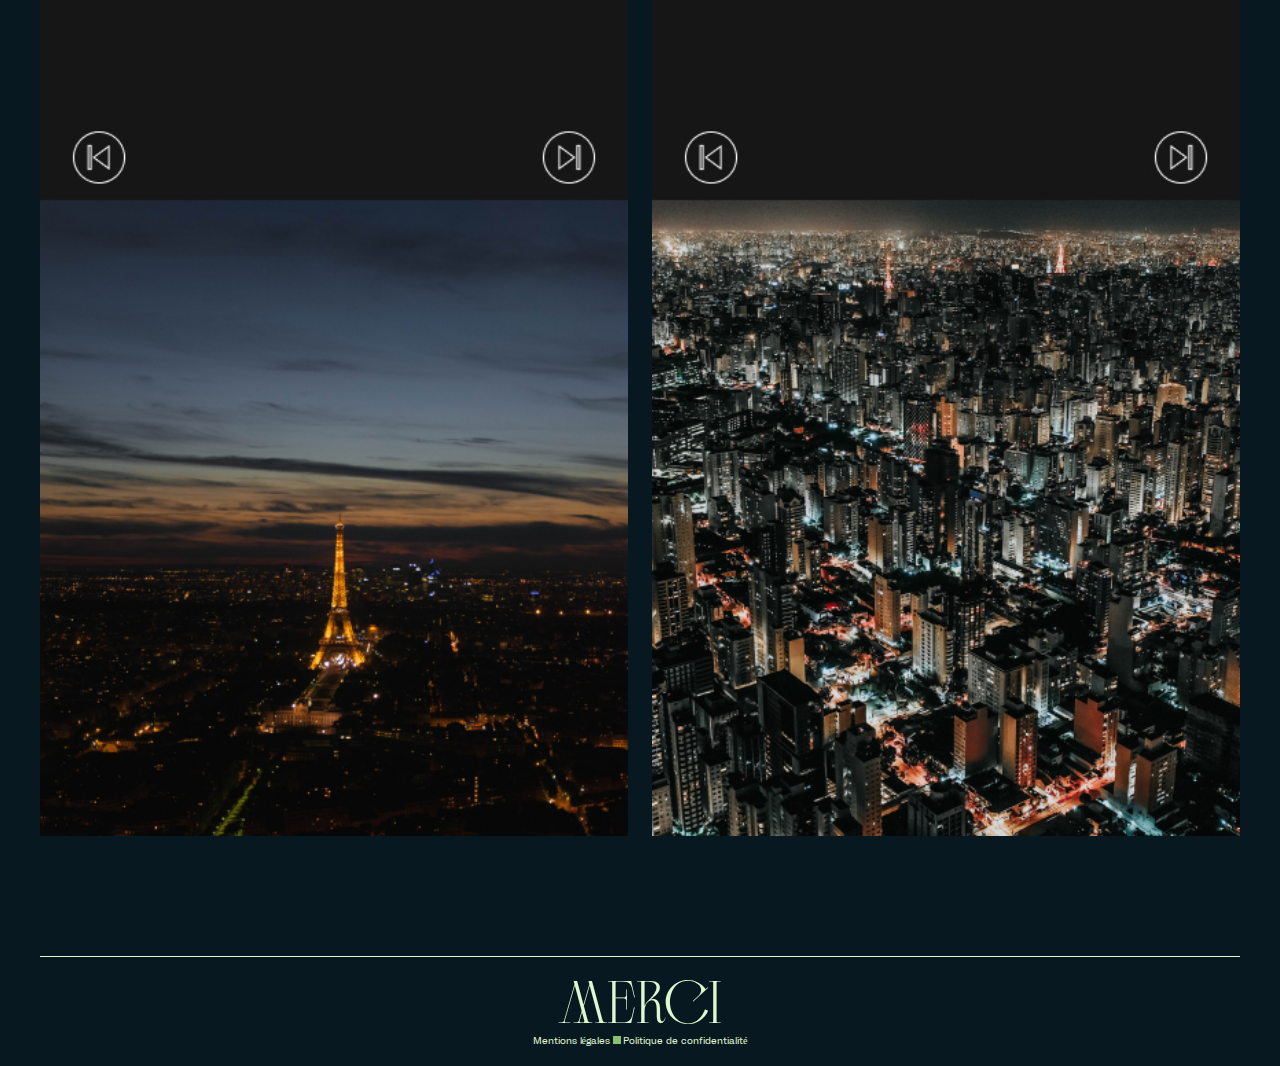
==== commit 2d219277: "dsjiqjoqsdi" ====
--- a/projects/city_lights.html
+++ b/projects/city_lights.html
@@ -88,9 +88,9 @@
 
         <div class="img_row">
 
-            <img src="../assets/img/projects/citylights/Home_Bangkok.jpg" alt="">
+            <img class="img_cl" src="../assets/img/projects/citylights/Home_Bangkok.jpg" alt="">
 
-            <img src="../assets/img/projects/citylights/Home_Tokyo.jpg" alt="">
+            <img class="img_cl" src="../assets/img/projects/citylights/Home_Tokyo.jpg" alt="">
 
         </div>
 
@@ -112,7 +112,7 @@
 
 
         <div class="img_row">
-            <img class="cl_large" src="../assets/img/projects/citylights/bottomhero.JPG" alt="">
+            <img class="cl_large " src="../assets/img/projects/citylights/bottomhero.JPG" alt="">
 
             <div class="img_row_text">
                 <p>
@@ -156,6 +156,19 @@
     <!-- <script src="assets/script/main.js"></script> -->
     <script src="../assets/script/return.js"></script>
     <script src="https://cdn.jsdelivr.net/npm/ukiyojs@3.0.3/dist/ukiyo.min.js"></script>
+    <script>
+        gsap.registerPlugin(ScrollTrigger);
+
+        gsap.to('.img_cl', {
+            clipPath: "polygon(0% 0%, 100% 0%, 100% 100%, 0% 100%)",
+            duration: 1,
+            ease: Power4.out,
+            scrollTrigger: {
+                trigger: '.img_row',
+                end: 'bottom 70%',
+            }
+        });
+    </script>
 </body>
 
 </html>--- a/assets/style/index.css
+++ b/assets/style/index.css
@@ -16,7 +16,7 @@
 }
 
 img {
-    image-rendering:optimizeQuality;
+    image-rendering: optimizeQuality;
 }
 
 :root {
@@ -53,8 +53,6 @@
     color: var(--clr__1);
     font-weight: 400;
 }
-
-
 
 .noise_animation {
     position: fixed;
@@ -1160,6 +1158,11 @@
     border-radius: .5rem;
     border: 1px var(--clr__2) solid;
     cursor: grab;
+
+}
+
+.modal_project img {
+    display: none;
 }
 
 #modal_1,
@@ -1173,8 +1176,68 @@
     top: -200%;
     left: -200%;
     z-index: 999999982;
-
-}
+    background-position: center center;
+
+}
+
+.cover_modal {
+    position: absolute;
+    height: 100%;
+    width: 100%;
+    right: 0;
+    left: 0;
+    top: 0;
+    bottom: 0;
+    background-color: rgb(13, 14, 13);
+    z-index: -1;
+    opacity: .6;
+}
+
+#modal_1 {
+    background-image: url('../img/projects/noise/Frame4.jpg');
+    background-position: 20% 0%;
+}
+
+#modal_1 .cover_modal {
+    opacity: .15
+}
+
+#modal_2 {
+    background-image: url('../img/projects/citylights/grid.jpg');
+    background-size: cover;
+}
+
+#modal_2 .cover_modal {
+    opacity: .75;
+}
+
+#modal_4 {
+    background-image: url('../img/projects/softlybrutal/main.jpg');
+    background-size: cover;
+}
+
+#modal_4 .cover_modal {
+    opacity: .75;
+}
+
+#modal_5 {
+    background-image: url('../img/projects/silkykiss/modalbg.jpg');
+    background-size: cover;
+}
+
+#modal_6 {
+    background-image: url('../img/projects/glry/maing.jpg');
+    background-size: cover;
+}
+
+#modal_6 .cover_modal {
+    opacity: .75;
+}
+
+#modal_7 {
+    background-image: url('../img/projects/tsb/main.jpg')
+}
+
 
 .modal_title {
     color: var(--clr__2);
@@ -1288,4 +1351,21 @@
 
 .inner_contact_text {
     width: 60%;
+}
+
+.img_cl {
+    clip-path: polygon(0 100%, 100% 100%, 100% 100%, 0% 100%);
+
+}
+
+.img_glry {
+    clip-path: polygon(0 100%, 100% 100%, 100% 100%, 0% 100%);
+    animation: reveal_images .8s linear forwards;
+}
+
+
+
+.gundam {
+    width: 50vw !important;
+    margin-left: 25vw !important;
 }--- a/assets/style/projects.css
+++ b/assets/style/projects.css
@@ -138,10 +138,22 @@
     margin-bottom: 12rem;
 }
 
-.banner_sfb {
-    object-fit: contain;
-}
-
+.img_sk {
+    width: 48% !important;
+}
+
+.row_sk {
+    margin-top: 6rem;
+    margin-bottom: 12rem;
+}
+
+.sk_palette {
+    width: calc(100% - 8rem);
+    margin-left: 4rem;
+    margin-bottom: 12rem;
+}
+
+/* ------------------------------- media query ------------------------------ */
 @media (max-width: 790px) {
 
     #main_img,
@@ -151,7 +163,9 @@
     }
 
 
-
+    .banner_sfb {
+        object-fit: contain;
+    }
 
     .marquee {
         height: 10rem;
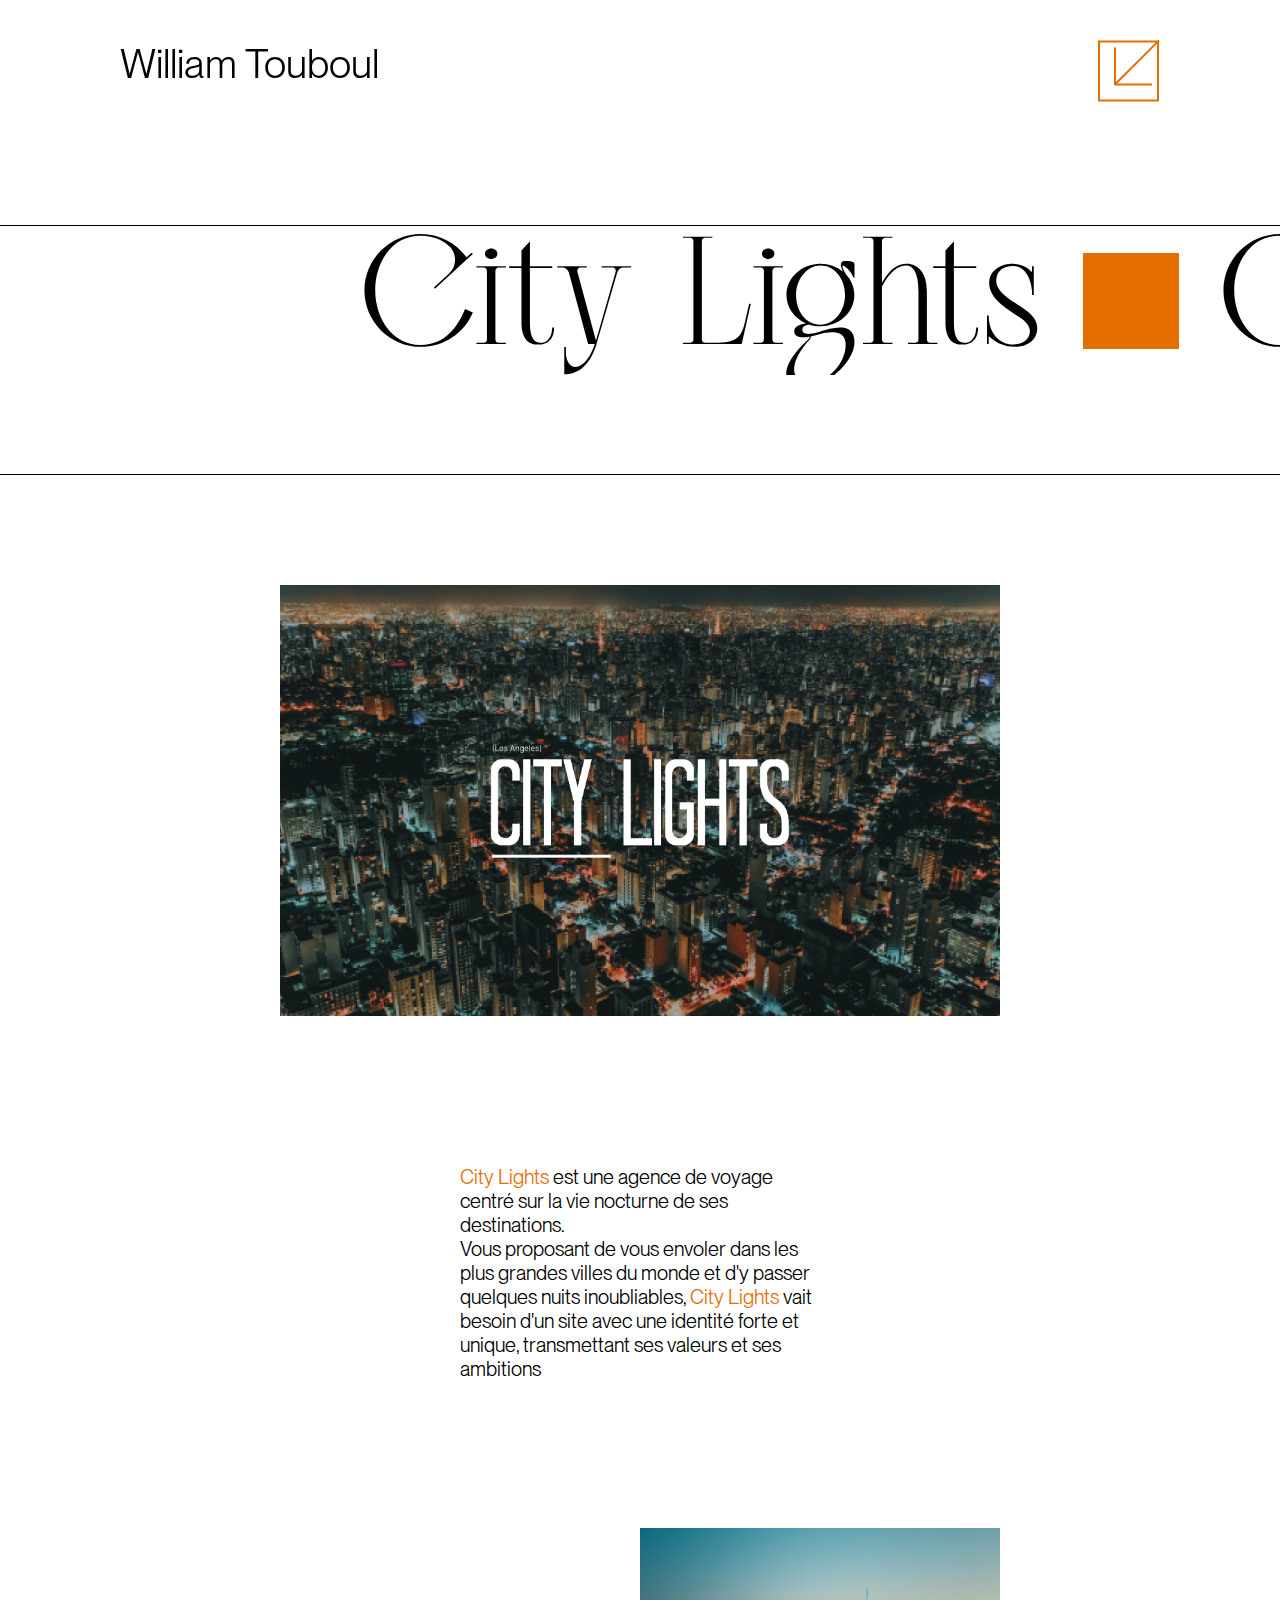
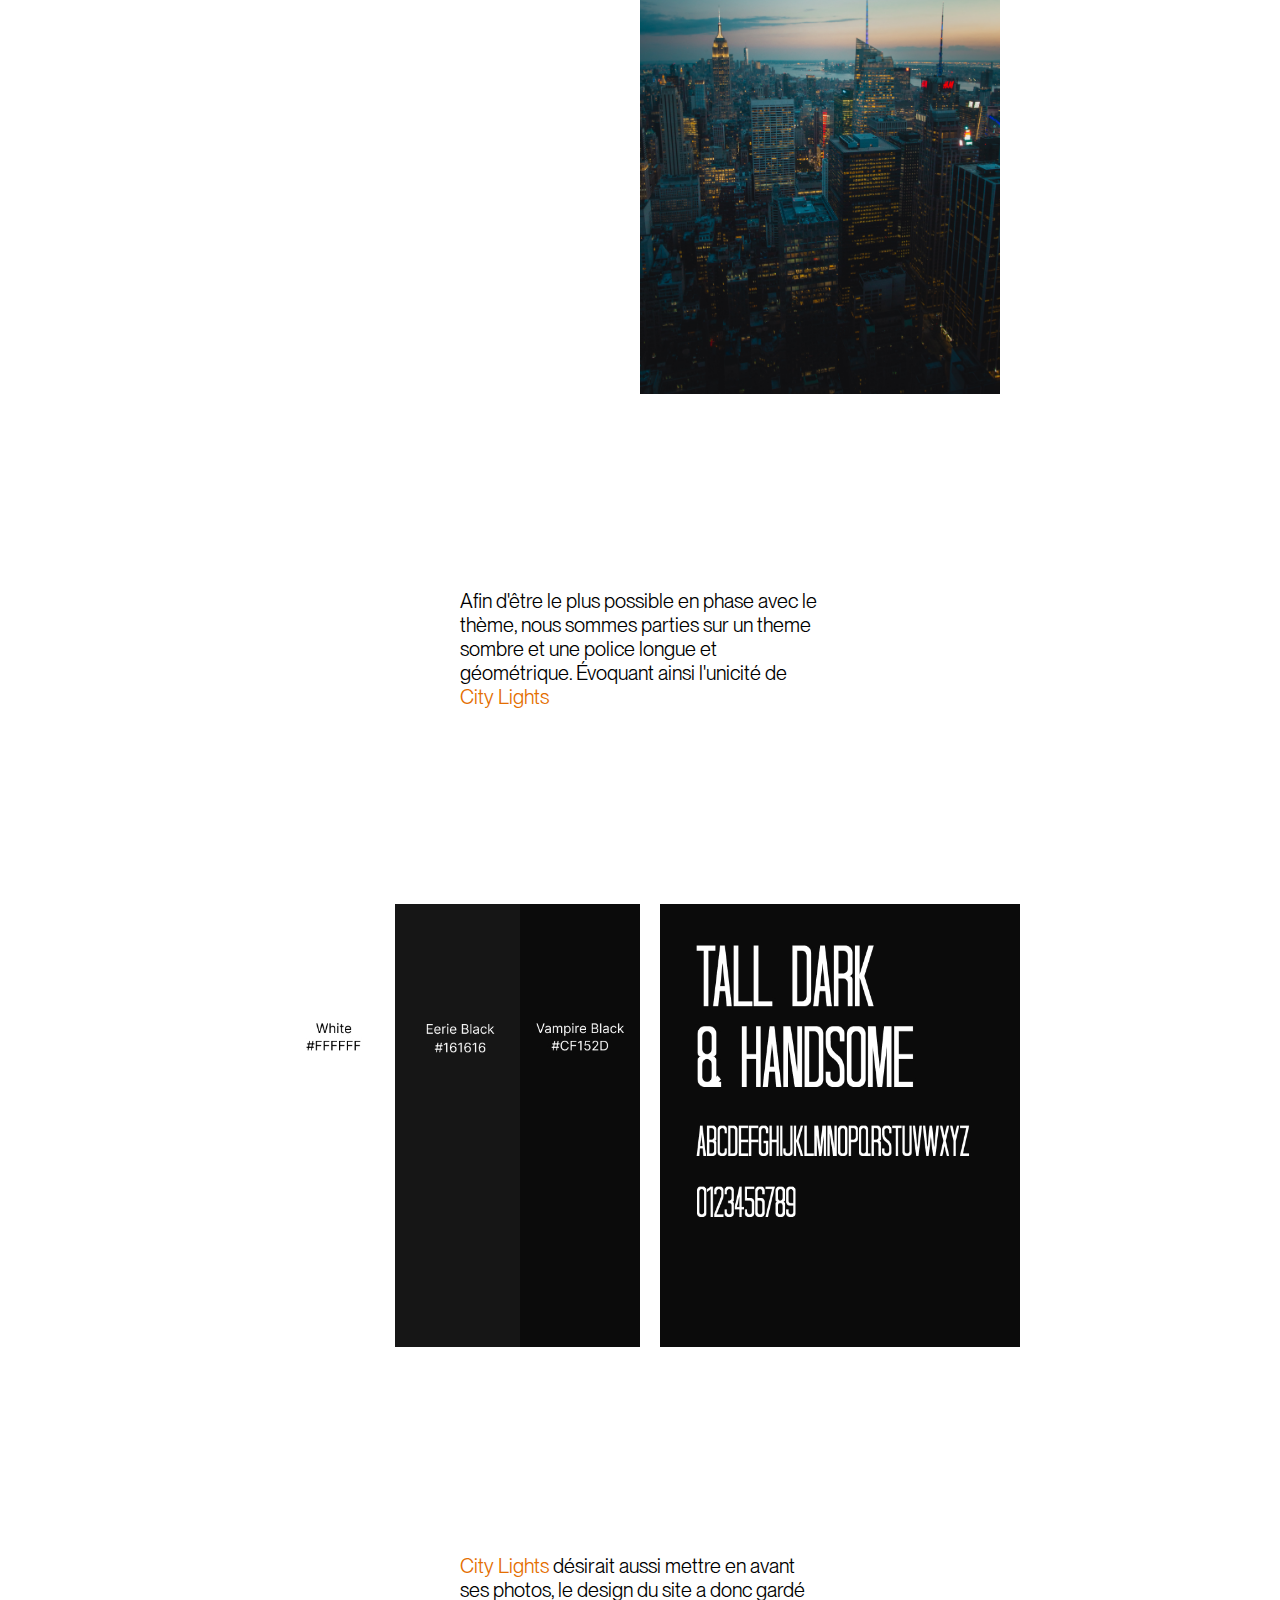
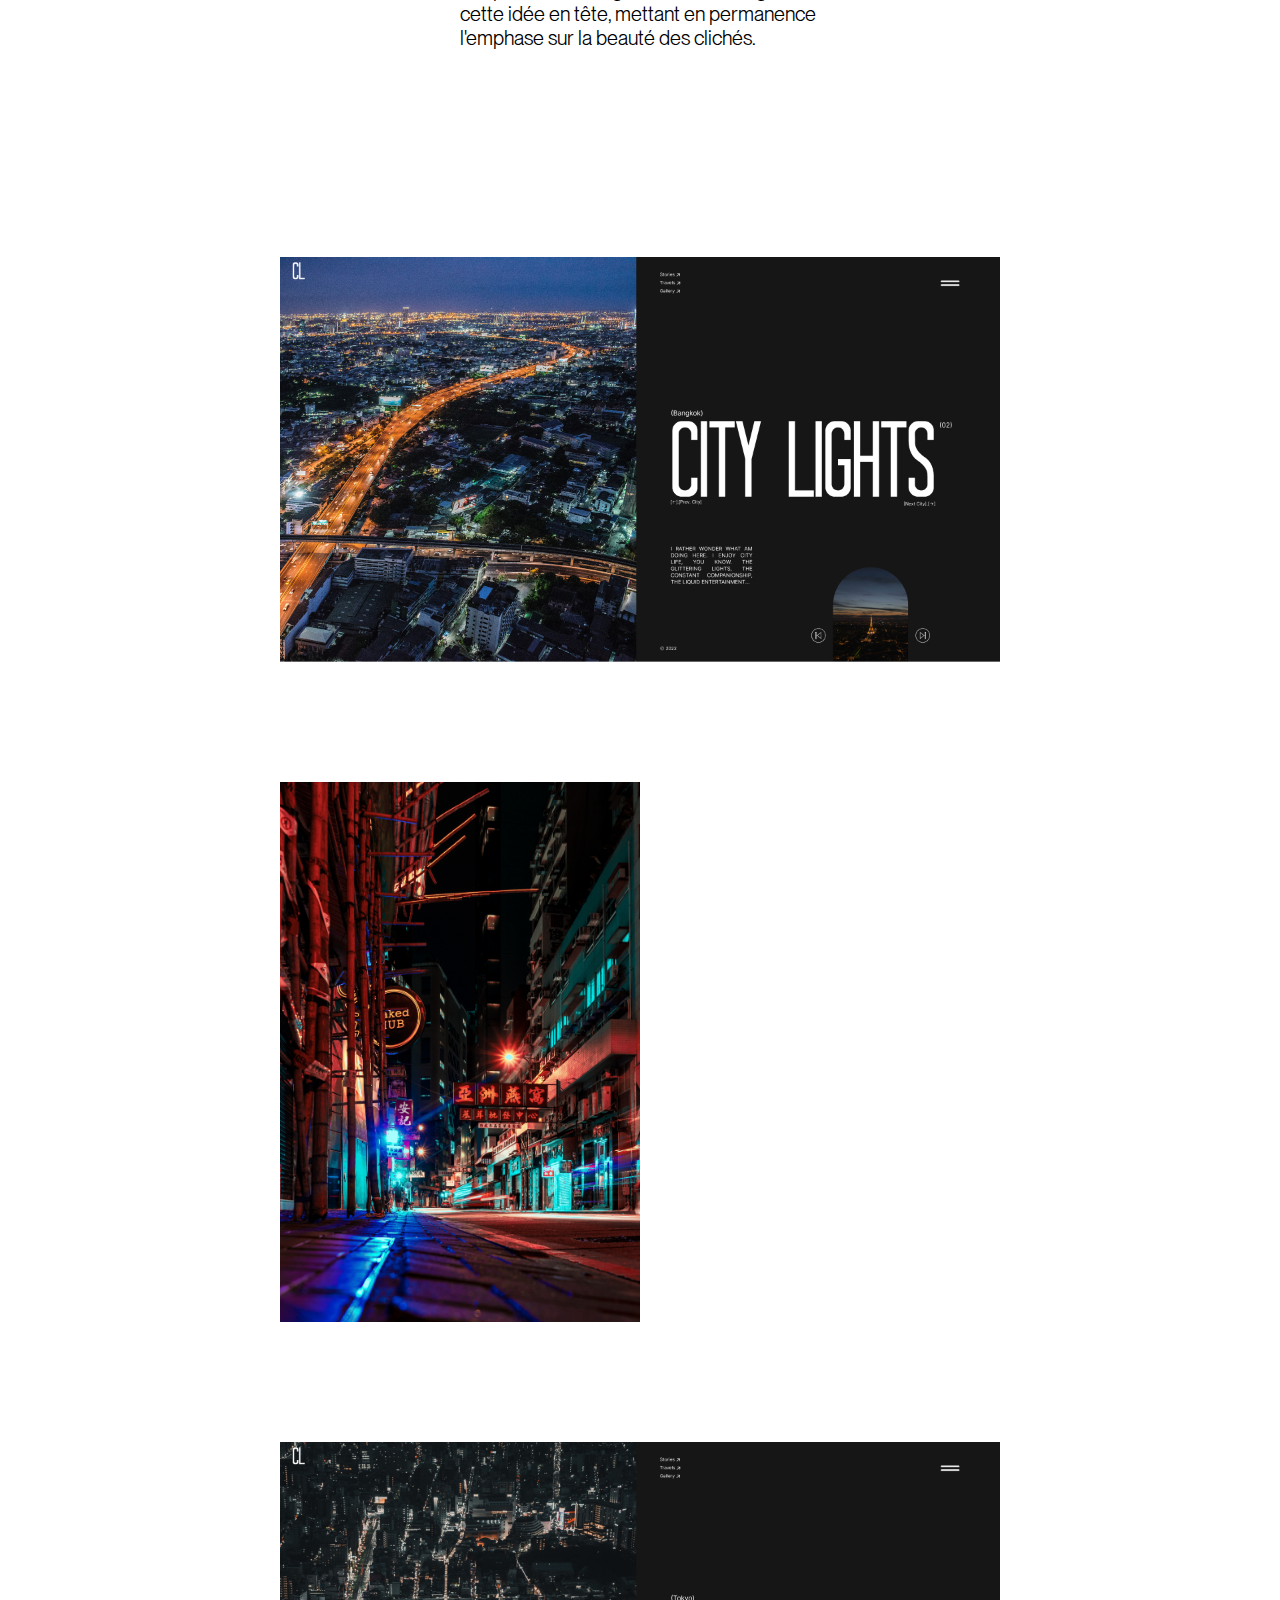
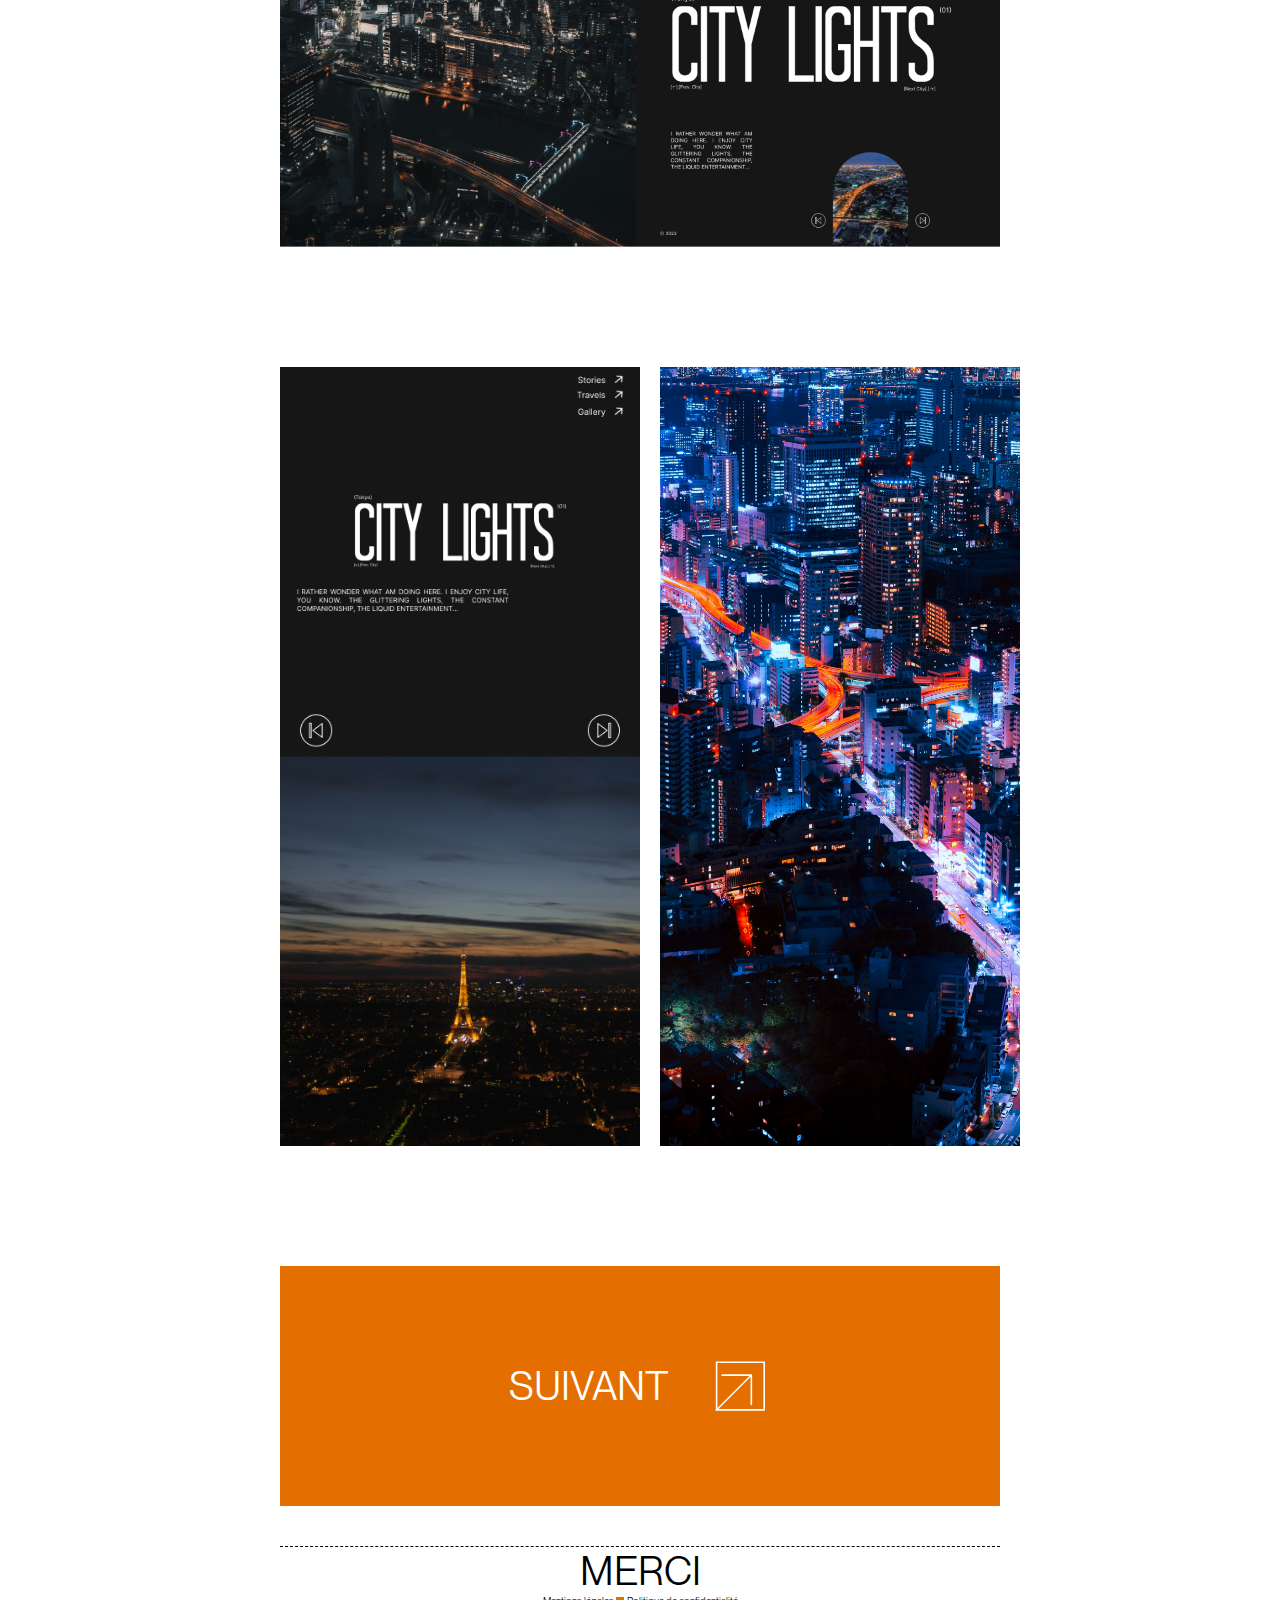
==== commit 5ddccb48: "done, transi a update" ====
--- a/projects/city_lights.html
+++ b/projects/city_lights.html
@@ -5,69 +5,41 @@
     <meta charset="UTF-8">
     <meta http-equiv="X-UA-Compatible" content="IE=edge">
     <meta name="viewport" content="width=device-width, initial-scale=1.0">
-    <title>William Touboul | Web Designer | UI/UX Designer | Branding</title>
+    <title>William Touboul | City Lights</title>
     <link rel="stylesheet" href="../assets/style/index.css">
-    <link rel="stylesheet" href="../assets/style/responsive.css">
     <link rel="stylesheet" href="../assets/style/projects.css">
     <link rel="icon" href="../assets/icons/rect.svg" type="image/png">
 </head>
 
-<body>
+<body class="proj_body">
     <div class="noise_animation"></div>
-    <h1 class="proj_h1">William Touboul</h1>
-    <div class="menu proj_back" id="return">
-        <p class="roller">Retour</p>
-        <svg class="menu_corner mc_1" width="15" height="12" viewBox="0 0 15 12" fill="none"
-            xmlns="http://www.w3.org/2000/svg">
-            <line x1="1" y1="0.5" x2="14.7926" y2="0.5" stroke="var(--clr__1)" />
-            <line x1="0.5" y1="12" x2="0.5" stroke="var(--clr__1)" />
-        </svg>
-
-        <svg class="menu_corner mc_2" width="15" height="12" viewBox="0 0 15 12" fill="none"
-            xmlns="http://www.w3.org/2000/svg">
-            <line y1="-0.5" x2="13.7926" y2="-0.5" transform="matrix(1 0 0 -1 1 11)" stroke="var(--clr__1)" />
-            <line y1="-0.5" x2="12" y2="-0.5" transform="matrix(0 1 1 0 1 0)" stroke="var(--clr__1)" />
-        </svg>
-
-        <svg class="menu_corner mc_3" width="15" height="12" viewBox="0 0 15 12" fill="none"
-            xmlns="http://www.w3.org/2000/svg">
-            <line y1="-0.5" x2="13.7926" y2="-0.5" transform="matrix(-1 0 0 1 14 1)" stroke="var(--clr__1)" />
-            <line y1="-0.5" x2="12" y2="-0.5" transform="matrix(0 -1 -1 0 14 12)" stroke="var(--clr__1)" />
-        </svg>
-
-        <svg class="menu_corner mc_4" width="15" height="12" viewBox="0 0 15 12" fill="none"
-            xmlns="http://www.w3.org/2000/svg">
-            <line x1="14" y1="11.5" x2="0.207407" y2="11.5" stroke="var(--clr__1)" />
-            <line x1="14.5" x2="14.5" y2="12" stroke="var(--clr__1)" />
-        </svg>
-    </div>
-
+    <h1 class="proj_h1">
+        <a href="../index.html">William Touboul</a>
+    </h1>
+    <svg class="return" width="62" height="62" viewBox="0 0 62 62" fill="currentColor"
+        xmlns="http://www.w3.org/2000/svg">
+        <path fill-rule="evenodd" clip-rule="evenodd"
+            d="M61.1423 1.70711C61.5328 1.31658 61.5328 0.683417 61.1423 0.292893C60.7518 -0.0976311 60.1186 -0.0976311 59.7281 0.292893L59.5858 0.435185H59H2H0V2.43519V59.4352V61.4352H2H59H61V59.4352V2.43519V1.8494L61.1423 1.70711ZM57.5858 2.43519L17.9444 42.0765V8.24846C17.9444 7.69617 17.4967 7.24846 16.9444 7.24846C16.3922 7.24846 15.9444 7.69617 15.9444 8.24846V44.4907C15.9444 44.5068 15.9448 44.5228 15.9456 44.5387C15.957 44.7784 16.0543 45.0148 16.2373 45.1978C16.3332 45.2937 16.4437 45.3661 16.5617 45.4149C16.6796 45.4638 16.8089 45.4907 16.9444 45.4907H53.1867C53.739 45.4907 54.1867 45.043 54.1867 44.4907C54.1867 43.9385 53.739 43.4907 53.1867 43.4907H19.3587L59 3.8494V59.4352H2V2.43519H57.5858Z"
+            fill="var(--clr__2)" />
+    </svg>
     <div class="marquee" id="snap_1">
-        <svg class="dashed_line" d width="1841" height="2" viewBox="0 0 1841 2" fill="none"
-            xmlns="http://www.w3.org/2000/svg">
-            <line x1="8.74228e-08" y1="1" x2="1841" y2="1.00016" stroke="#E0F8D0" stroke-width="2"
-                stroke-dasharray="3 3" class="will_recolor_stroke" />
-        </svg>
-
-
         <section class="container_marquee">
             <p class="title_marquee">
                 City Lights
                 <svg width="96" height="96" viewBox="0 0 96 96" xmlns="http://www.w3.org/2000/svg">
-                    <rect width="96" height="96" fill="#88C070" class="will_recolor" />
+                    <rect width="96" height="96" fill="var(--clr__2)" class="will_recolor" />
                 </svg>
                 City Lights
                 <svg width="96" height="96" viewBox="0 0 96 96" xmlns="http://www.w3.org/2000/svg">
-                    <rect width="96" height="96" fill="#88C070" class="will_recolor" />
+                    <rect width="96" height="96" fill="var(--clr__2)" class="will_recolor" />
                 </svg>
                 City Lights
                 <svg width="96" height="96" viewBox="0 0 96 96" xmlns="http://www.w3.org/2000/svg">
-                    <rect width="96" height="96" fill="#88C070" class="will_recolor" />
+                    <rect width="96" height="96" fill="var(--clr__2)" class="will_recolor" />
                 </svg>
                 City Lights
             </p>
         </section>
-
 
         <svg class="dashed_line" d width="1841" height="2" viewBox="0 0 1841 2" fill="none"
             xmlns="http://www.w3.org/2000/svg">
@@ -81,62 +53,69 @@
 
         <div class="quote_container">
             <p>
-                <strong>Case study</strong> : Agence de voyage avec une identité et un theme fort, la vie nocturne de
-                ses destinations.
+                <strong>City Lights</strong> est une agence de voyage centré sur la vie nocturne de ses destinations.
+                <br>
+                Vous proposant de vous envoler dans les plus grandes villes du monde et d'y passer quelques nuits
+                inoubliables, <strong>City Lights</strong> vait besoin d'un site avec une identité forte et unique,
+                transmettant ses valeurs et ses ambitions
             </p>
         </div>
 
         <div class="img_row">
-
-            <img class="img_cl" src="../assets/img/projects/citylights/Home_Bangkok.jpg" alt="">
-
-            <img class="img_cl" src="../assets/img/projects/citylights/Home_Tokyo.jpg" alt="">
-
+            <img src="../assets/img/projects/citylights/Travels.jpg" alt="" style="object-fit:cover">
+            <img src="../assets/img/cl_card.jpg" alt="" style="object-fit:cover">
         </div>
 
         <div class="quote_container">
             <p>
-                <span>"</span>
-                Vivez les meilleures nuits de votre vie
-                <span>"</span>
+                Afin d'être le plus possible en phase avec le thème, nous sommes parties sur un theme sombre et une
+                police longue et géométrique. Évoquant ainsi l'unicité de <strong>City Lights</strong>
             </p>
         </div>
 
-        <div class="img_col">
-
-            <img src="../assets/img/projects/citylights/Travels.jpg" alt="">
-
-            <img src="../assets/img/projects/citylights/Gallery.jpg" alt="">
-
+        <div class="img_row">
+            <img src="../assets/img/projects/citylights/chartecl.jpg" alt="">
+            <img src="../assets/img/projects/citylights/font1cl.jpg" alt="">
         </div>
 
 
+        <div class="quote_container">
+            <p>
+                <strong>City Lights</strong> désirait aussi mettre en avant ses photos, le design du site a donc gardé
+                cette idée en tête, mettant en permanence l'emphase sur la beauté des clichés.
+            </p>
+        </div>
+
+        <div class="img_row solo">
+            <img src="../assets/img/projects/citylights/Home_Bangkok.jpg" style="object-fit:cover" alt="">
+        </div>
+
         <div class="img_row">
-            <img class="cl_large " src="../assets/img/projects/citylights/bottomhero.JPG" alt="">
-
-            <div class="img_row_text">
-                <p>
-                    <span>"</span>
-                    Vivez les meilleures nuits de votre vie
-                    <span>"</span>
-                </p>
-            </div>
-
+            <img src="../assets/img/projects/citylights/lf-franciz-wIZpOCdTb8I-unsplash.jpg" alt="">
+            <img src="../assets/img/projects/citylights/Gallery.jpg" alt="">
         </div>
 
 
-        <div class="img_row_mobile">
-            <div class="mobile_inner">
-                <img src="../assets/img/projects/citylights/phone1.jpg" alt="">
-                <img src="../assets/img/projects/citylights/phone2.png" alt="">
-            </div>
-            <div class="mobile_inner">
+        <div class="img_row solo">
+            <img src="../assets/img/projects/citylights/Home_Tokyo.jpg" style="object-fit:cover" alt="">
+        </div>
 
-                <img src="../assets/img/projects/citylights/phone3.jpg" alt="">
-                <img src="../assets/img/projects/citylights/phone4.jpg" alt="">
-            </div>
+        <div class="img_row">
+            <img src="../assets/img/projects/citylights/phone3.jpg" style="object-fit:cover" alt="">
+            <img src="../assets/img/projects/citylights/pawel-nolbert-4u2U8EO9OzY-unsplash.jpg" style="object-fit:cover"
+                alt="">
+        </div>
 
-        </div>
+
+
+        <a class="button" href="/projects/soflty_brutal.html">
+            <p>Suivant</p>
+            <svg width="62" height="62" viewBox="0 0 62 62" fill="currentColor" xmlns="http://www.w3.org/2000/svg">
+                <path fill-rule="evenodd" clip-rule="evenodd"
+                    d="M61.1423 1.70711C61.5328 1.31658 61.5328 0.683417 61.1423 0.292893C60.7518 -0.0976311 60.1186 -0.0976311 59.7281 0.292893L59.5858 0.435185H59H2H0V2.43519V59.4352V61.4352H2H59H61V59.4352V2.43519V1.8494L61.1423 1.70711ZM57.5858 2.43519L17.9444 42.0765V8.24846C17.9444 7.69617 17.4967 7.24846 16.9444 7.24846C16.3922 7.24846 15.9444 7.69617 15.9444 8.24846V44.4907C15.9444 44.5068 15.9448 44.5228 15.9456 44.5387C15.957 44.7784 16.0543 45.0148 16.2373 45.1978C16.3332 45.2937 16.4437 45.3661 16.5617 45.4149C16.6796 45.4638 16.8089 45.4907 16.9444 45.4907H53.1867C53.739 45.4907 54.1867 45.043 54.1867 44.4907C54.1867 43.9385 53.739 43.4907 53.1867 43.4907H19.3587L59 3.8494V59.4352H2V2.43519H57.5858Z"
+                    fill="var(--clr__2)" />
+            </svg>
+        </a>
         <div class="footer">
             <h4>MERCI</h4>
             <div class="legals">
@@ -157,17 +136,16 @@
     <script src="../assets/script/return.js"></script>
     <script src="https://cdn.jsdelivr.net/npm/ukiyojs@3.0.3/dist/ukiyo.min.js"></script>
     <script>
-        gsap.registerPlugin(ScrollTrigger);
-
-        gsap.to('.img_cl', {
-            clipPath: "polygon(0% 0%, 100% 0%, 100% 100%, 0% 100%)",
-            duration: 1,
-            ease: Power4.out,
-            scrollTrigger: {
-                trigger: '.img_row',
-                end: 'bottom 70%',
+        window.addEventListener('scroll', function () {
+            if (window.scrollY > 80) {
+                document.querySelector('.proj_h1').style.fontSize = '2rem';
+                document.querySelector('.proj_h1').style.top = '5rem'
             }
-        });
+            if (window.scrollY <= 80) {
+                document.querySelector('.proj_h1').style.fontSize = '5rem';
+                document.querySelector('.proj_h1').style.top = '4rem'
+            }
+        })
     </script>
 </body>
 
--- a/assets/style/index.css
+++ b/assets/style/index.css
@@ -2,6 +2,7 @@
     margin: 0;
     padding: 0;
     box-sizing: border-box;
+    font-weight: 400;
 }
 
 .spacer {
@@ -13,6 +14,8 @@
 html,
 body {
     overflow-x: hidden;
+    scroll-behavior: smooth;
+
 }
 
 img {
@@ -20,14 +23,14 @@
 }
 
 :root {
-    --clr__1: #E0F8D0;
-    --clr__2: #88c070;
-    --clr__3: #081820;
+    --clr__1: #000000;
+    --clr__2: #E46E00;
+    --clr__3: #FFFFFF;
 }
 
 @font-face {
     font-family: 'another';
-    src: url(../fonts/another.ttf);
+    src: url(../fonts/ppmontreal/PPNeueMontreal-Book.otf);
 }
 
 @font-face {
@@ -119,13 +122,10 @@
     }
 }
 
-
 ::selection {
     color: var(--clr__3);
     background-color: var(--clr__2);
 }
-
-
 
 /* --------------------------------- Scroll --------------------------------- */
 ::-webkit-scrollbar {
@@ -178,167 +178,7 @@
 /* -------------------------------------------------------------------------- */
 /*                                    MENU                                    */
 /* -------------------------------------------------------------------------- */
-.menu {
-    position: fixed;
-    right: 4rem;
-    top: 2rem;
-    width: 12rem;
-    height: 6rem;
-    display: flex;
-    justify-content: center;
-    align-items: center;
-    transition: all .5s;
-    z-index: 99999;
-    cursor: pointer;
-}
-
-.menu:hover {
-    background-color: var(--clr__2);
-}
-
-.menu .roller {
-    font-family: 'another';
-    font-size: 2rem;
-}
-
-.menu_corner {
-    position: absolute;
-}
-
-.mc_1 {
-    top: 1rem;
-    left: 1rem;
-}
-
-.mc_2 {
-    left: 1rem;
-    bottom: 1rem;
-}
-
-.mc_3 {
-    top: 1rem;
-    right: 1rem;
-}
-
-.mc_4 {
-    bottom: 1rem;
-    right: 1rem;
-}
-
-.opened_menu {
-    position: fixed;
-    height: 43rem;
-    width: 80rem;
-    top: -200%;
-
-    border-radius: 10px;
-    background-color: var(--clr__2);
-    z-index: 999999999;
-    cursor: grab;
-    padding-top: 2rem;
-    padding-bottom: 4rem;
-    display: flex;
-    flex-direction: column;
-    border: 1px var(--clr__3) solid;
-}
-
-.opened_menu .roller {
-    align-self: center;
-    font-family: 'another';
-    font-size: 2rem;
-    margin-bottom: 2rem;
-    color: var(--clr__3);
-}
-
-.opened_inside {
-    padding-left: 2rem;
-    padding-right: 2rem;
-    display: grid;
-    grid-template-columns: 1fr 1fr;
-    gap: 0 2rem
-}
-
-.o_i_item {
-    text-decoration: none;
-    display: flex;
-    flex-direction: row;
-    border-bottom: 1px var(--clr__3) dashed;
-    justify-content: space-between;
-    align-items: center;
-    padding-left: 4rem;
-    padding-right: 4rem;
-    padding-top: 3rem;
-    padding-bottom: 3rem;
-    position: relative;
-    overflow: hidden;
-}
-
-.o_i_item:first-child,
-.o_i_item:nth-child(2) {
-    border-top: 1px var(--clr__3) dashed;
-
-}
-
-.o_i_item .bg {
-    position: absolute;
-    width: 100%;
-    height: 100%;
-    background-color: var(--clr__3);
-    top: 0;
-    left: -100%;
-    transition: all .3s ease-in;
-    z-index: -1;
-}
-
-.o_i_item p {
-    text-decoration: none;
-    font-size: 1.5rem;
-    font-family: 'another';
-    color: var(--clr__3);
-    transition: all .5s;
-
-}
-
-.o_i_item p span {
-    margin-right: 2rem;
-}
-
-.opened_menu svg {
-    transition: all .5s;
-}
-
-.opened_menu .o_i_item svg {
-    transform: rotate(180deg);
-    height: 2rem;
-    width: 2rem;
-    fill: var(--clr__3);
-}
-
-.o_i_item:hover svg path {
-    fill: var(--clr__2);
-}
-
-.o_i_item:hover .bg {
-    left: 0
-}
-
-.o_i_item:hover p {
-    color: var(--clr__2)
-}
-
-
-
-.color_pickers {
-    margin-top: 2rem;
-    margin-bottom: 1rem;
-    padding-left: 2rem;
-    padding-right: 2rem;
-    width: 100%;
-    height: 2rem;
-    display: flex;
-    flex-direction: row;
-    justify-content: space-between;
-}
+
 
 .picker {
     width: 32%;
@@ -359,119 +199,175 @@
     background-color: #F94755;
 }
 
-.menu_socials {
-    display: grid;
-    grid-template-columns: 1fr 1fr 1fr;
-}
-
-.menu_socials div {
+.menu {
+    height: 4rem;
+    width: 4rem;
+    position: fixed;
+    top: 4rem;
+    right: 12rem;
+    cursor: pointer;
+    z-index: 9999;
+}
+
+.menu img {
+    height: 100%;
+    width: 100%;
+}
+
+
+.menu_open {
+    position: fixed;
+    top: -100%;
+    left: 0;
+    height: 100vh;
+    width: 100vw;
+    background-color: var(--clr__2);
+    z-index: 999999999;
+    display: flex;
+    align-items: center;
+    justify-content: center;
+    transition: all .25s ease-out;
+}
+
+.menu_open ul {
+    margin-left: 0;
+}
+
+
+.menu_open .close {
+    height: 4rem;
+    width: 4rem;
+    background-image: url('../icons/+.svg');
+    transform: rotate(45deg);
+    position: absolute;
+    top: 4rem;
+    cursor: pointer;
+    right: 12rem;
+}
+
+.menu_open .close:hover path {
+    transition: all .2s ease-out;
+    fill: var(--clr__1);
+    color: var(--clr__1)
+}
+
+.menu_open ul li {
+    list-style: none !important;
+    font-family: 'lacoste';
+    font-size: 8rem;
+}
+
+.menu_open ul li a span{
+    font-size: 4rem;
+    margin-right: 4rem;
+}
+.menu_open ul li a {
+    color: var(--clr__3);
+    text-decoration: none;
+    text-align: center;
+}
+
+.menu_open ul li a:hover {
+    color: var(--clr__1);
+    transition: all .2s ease-out;
+}
+
+.menu_open ul li:before {
+    display: none;
+}
+
+.menu_open .socials {
+    position: absolute;
+    bottom: 4rem;
+    left: 50%;
+    transform: translateX(-50%);
+}
+
+.menu_open .socials a {
+    text-decoration: none;
+    font-size: 2rem;
+    font-family: 'another';
+    color: var(--clr__3);
+    margin-right: 2rem;
+}
+
+.menu_open .socials a:hover {
+    color: var(--clr__1)
+}
+
+/* -------------------------------------------------------------------------- */
+/*                                   Header                                   */
+/* -------------------------------------------------------------------------- */
+
+.container_header {
+    display: flex;
+    flex-direction: column;
+    margin-bottom: 2rem;
+}
+
+.container_header h1 {
+    font-family: 'another';
+    font-size: 64px;
+    margin-left: 12rem;
+    margin-top: 4rem;
+}
+
+.container_main_header {
+    height: 80vh;
+    display: flex;
+    align-items: center;
+    justify-content: center;
+    flex-direction: column;
+    font-size: 96px;
+}
+
+.container_main_header p strong {
+    font-weight: 400;
+    color: var(--clr__2)
+}
+
+.header_line {
+    display: flex;
+    flex-direction: row;
+    justify-content: flex-start;
+    align-items: center;
+    color: var(--clr__1);
+    font-family: 'another';
+    gap: 4rem;
+}
+
+.fiesta_container {
+    width: 100vw;
     display: flex;
     justify-content: center;
     align-items: center;
-    font-size: 2rem;
-    font-family: 'another';
-}
-
-.menu_socials div a {
-    text-decoration: none;
-    color: var(--clr__3);
-    transition: all .2s ease-in;
-}
-
-.menu_socials div a:hover {
-    color: var(--clr__1);
-
-}
-
-
-.close {
-    font-size: 3rem;
-    height: 3rem;
-    width: 3rem;
-    display: flex;
-    justify-content: center;
-    align-items: center;
-    font-family: 'another';
-    border: 1px var(--clr__3) solid;
-    position: absolute;
-    top: 2rem;
-    right: 2rem;
-    transition: all .2s;
-}
-
-.close:hover {
-    border: 1px var(--clr__2) solid;
-    background-color: var(--clr__3);
-    color: var(--clr__2);
-    cursor: pointer;
-
-}
-
-/* -------------------------------------------------------------------------- */
-/*                                   Header                                   */
-/* -------------------------------------------------------------------------- */
-
-.container_header {
-    min-height: 100vh;
-    display: flex;
-    flex-direction: column;
-}
-
-.header_top_left {
-    display: flex;
-    flex-direction: column;
-    align-items: flex-start;
-    padding-left: 40px;
-}
-
-.title_section {
-    display: flex;
-    flex-direction: row;
-    align-items: center;
-}
-
-.title_section .square_1 {
-    height: 25px;
-    width: 25px;
-    background-color: var(--clr__2);
-    margin-right: 2rem;
-}
-
-.header_top_left h1 {
-    font-size: 10rem;
-    font-family: 'another';
-    display: flex;
-    flex-direction: row;
-}
-
-.title_section p,
-.based {
-    font-size: 6rem;
-    font-family: 'lacoste';
-}
-
-.based span {
-    color: var(--clr__2)
-}
-
-
-.banner {
-    display: none;
-}
+}
+
+.header_fiesta {
+    background-image: url('../img/projects/citylights/grid.jpg');
+    width: 60vw;
+    height: 80vh;
+    background-size: cover;
+    background-position: center center;
+
+}
+
 
 /* --------------------------------- marquee -------------------------------- */
 
 
 .marquee {
-    position: absolute;
-    bottom: 0;
     height: auto;
     overflow: hidden;
     width: 100vw;
+    margin-bottom: 12rem;
+    border-top: 1px solid var(--clr__1);
+    border-bottom: 1px solid var(--clr__1)
 }
 
 .dashed_line {
     margin-left: 40px;
+    display: none;
 }
 
 .container_marquee {
@@ -506,6 +402,11 @@
     background-color: var(--clr__2);
 }
 
+section {
+    padding-left: 36rem;
+    padding-right: 36rem;
+    margin-bottom: 24rem;
+}
 
 /* -------------------------------------------------------------------------- */
 /*                                    ABOUT                                   */
@@ -514,9 +415,6 @@
 .container_about {
     display: flex;
     flex-direction: column;
-    padding-left: 40px;
-    padding-right: 40px;
-    padding-top: 6rem;
 }
 
 .section_title {
@@ -535,45 +433,27 @@
 
 .section_title_right {
     width: 82%;
-    height: 35rem;
     display: flex;
     flex-direction: row;
     justify-content: space-between;
     align-items: flex-start;
-    border-bottom: 1px dashed var(--clr__1)
 }
 
 .section_title_right h2 {
-    font-family: 'lacoste';
+    font-family: 'another';
     font-size: 10rem;
     color: var(--clr__2);
+    margin-bottom: 8rem;
     position: relative;
     display: flex;
     flex-direction: row;
 }
 
-.chinese {
-    font-size: 3rem;
-    display: flex;
-    flex-direction: row;
-    margin-top: 2rem;
-    margin-left: 1rem;
-    font-weight: bolder;
-}
-
 /* -------------------------------- services -------------------------------- */
-.services_inner {
-    padding-left: 18%;
-    border-bottom: 1px var(--clr__1) dashed;
-
-}
-
 .services_card_container {
-    height: 600px;
-    display: flex;
-    flex-direction: row;
+    display: flex;
+    flex-direction: column;
     justify-content: space-evenly;
-    border-top: 1px var(--clr__1) dashed;
     padding-top: 8rem;
     padding-bottom: 8rem;
 }
@@ -636,37 +516,75 @@
     color: var(--clr__3)
 }
 
-
-
 .services .section_title_right img {
     height: 6rem;
     width: 6rem;
 }
 
-
-/* -------------------------------- services -------------------------------- */
-
 .about_inner {
-    padding-left: 18%;
-    padding-top: 4rem;
-    display: flex;
-    flex-direction: row;
-    border-bottom: 1px dashed var(--clr__1);
-    padding-bottom: 10rem;
+    display: flex;
+    flex-direction: column;
 }
 
 .about_inner_left {
     display: flex;
     flex-direction: column;
-    width: 70%;
-    padding-right: 16rem;
-}
-
-.about_inner_left p:first-child {
+    width: 100%;
+}
+
+.about_inner_left p {
     tab-size: 5;
     font-size: 2rem;
     font-family: 'another';
     text-align: justify;
+    margin-bottom: 8rem;
+    line-height: 160%;
+    width: 100%;
+}
+
+.about_inner_left p:first-child {
+    margin-top: 4rem;
+}
+
+ul {
+    font-size: 2rem;
+    color: var(--clr__1);
+    font-family: 'another';
+    margin-left: 4rem;
+    list-style: none;
+}
+
+ul li {
+    margin-bottom: 2rem;
+}
+
+ul li::before {
+    content: "\25A0";
+    color: var(--clr__2);
+    /* Change the color */
+    font-weight: bold;
+    /* If you want it to be bold */
+    display: inline-block;
+    /* Needed to add space between the bullet and the text */
+    width: 4rem;
+    /* Also needed for space (tweak if needed) */
+    margin-left: -1rem;
+    /* Also needed for space (tweak if needed) */
+}
+
+.no_mb {
+    margin-bottom: 4rem !important;
+}
+
+.mb_p {
+    margin-bottom: 8rem;
+}
+
+.about_inner_left h2 {
+    font-size: 4rem;
+    font-family: 'another';
+    color: var(--clr__2);
+    margin-bottom: 4rem;
 }
 
 .tabulation {
@@ -687,59 +605,38 @@
     font-family: 'another';
     margin-top: 10rem;
     font-weight: 800;
-
-}
-
-.more_infos {
-    width: 24rem;
-    height: 5rem;
-    display: flex;
-    justify-content: center;
-    align-items: center;
+}
+
+.about_down {
+    display: flex;
     flex-direction: row;
-    font-size: 2rem;
-    font-family: 'another';
-    color: var(--clr__2);
-    border: 1px var(--clr__2) solid;
-    background-color: transparent;
-    margin-top: 2rem;
-    transition: all .2s ease-in;
-    cursor: pointer;
-}
-
-.more_infos svg {
-    height: 2rem;
-    width: 2rem;
-    transform: rotate(180deg);
-    margin-left: 2rem;
-}
-
-.more_infos:hover {
-    background-color: var(--clr__2);
-    color: var(--clr__3);
-}
-
-.more_infos:hover img {
-    filter: invert(88%) sepia(21%) saturate(935%) hue-rotate(143deg) brightness(85%) contrast(978%);
+    justify-content: space-between;
+}
+
+.illus_about {
+    width: 48%;
+    background-image: url('../img/projects/glry/maing.jpg');
+    background-size: cover;
+    background-position: center center;
 }
 
 .about_inner_right {
     display: flex;
     flex-direction: column;
-    width: 30%;
+    width: 48%;
 }
 
 .about_inner_right h3 {
     background-color: var(--clr__2);
     color: var(--clr__3);
-    width: 8rem;
+    max-width: 12rem;
     display: flex;
     justify-content: center;
     align-items: center;
-    font-size: 1.2rem;
-    padding: 0.8rem 1.2rem;
-    font-family: 'another';
-    font-weight: 800;
+    font-size: 2rem;
+    padding: 1rem 2rem;
+    font-family: 'another';
+    font-weight: 800 !important;
 }
 
 .tech_tabs {
@@ -755,188 +652,199 @@
 .tech_tabs p {
     text-transform: uppercase;
     font-family: 'another';
-    font-size: 1.2rem;
+    font-size: 1.8rem;
     display: flex;
     height: 4rem;
     align-items: center;
     border-bottom: 1px dashed var(--clr__1);
 }
 
-
-/* -------------------------------------------------------------------------- */
-/*                                   Gallery                                  */
-/* -------------------------------------------------------------------------- */
-
-.container_gallery {
+/* -------------------------------------------------------------------------- */
+/*                                  portfolio                                 */
+/* -------------------------------------------------------------------------- */
+
+.container_portfolio {
     display: flex;
     flex-direction: column;
-    padding-left: 40px;
-    padding-right: 40px;
-    padding-top: 6rem;
-}
-
-.gallery {
-    display: flex;
-    flex-direction: row;
-    border-bottom: 1px dashed var(--clr__1);
-    padding-bottom: 10rem;
-    padding-top: 8rem;
-}
-
-.galery_right {
-    border-bottom: none;
-    height: 27rem;
-}
-
-.gallery_item {
-    background-image: url(../img/placeholder_banner.png);
-    height: 82vh;
-    width: calc(100vw - 80px);
-    margin-right: 10rem;
-    border-radius: 5px;
-    background-size: cover;
-    background-position: center center;
-    flex-shrink: 0;
-    display: flex;
-    justify-content: center;
-    align-items: center;
-}
-
-.gallery_item:first-child {
-    background-image: url(../img/slider/slider1.jpg);
-}
-
-.gallery_item:nth-child(2) {
-    background-image: url(../img/slider/slider2.jpg);
-}
-
-.gallery_item:nth-child(3) {
-    background-image: url(../img/slider/slider3.JPG);
-}
-
-.gallery_item:nth-child(4) {
-    background-image: url(../img/projects/glry/maing.jpg);
-}
-
-.gallery_item:nth-child(5) {
-    background-image: url(../img/projects/softlybrutal/main.jpg);
-}
-
-.gallery_item:nth-child(6) {
-    background-image: url(../img/slider/slider6.jpg);
-}
-
-
-
-/* -------------------------------------------------------------------------- */
-/*                                  portfolio                                 */
-/* -------------------------------------------------------------------------- */
-
-.container_portfolio {
-    display: flex;
-    flex-direction: column;
-    padding-left: 40px;
-    padding-right: 40px;
-    padding-top: 6rem;
-
-}
-
-.section_inner_portfolio {
-    padding-left: 18%;
-    padding-bottom: 11rem;
-    border-bottom: 1px var(--clr__1) dashed;
-
 }
 
 .section_inner_portfolio>p {
     font-size: 2rem;
     font-family: 'another';
     text-align: justify;
-    width: 60%;
-    margin-top: 8rem;
-    margin-bottom: 12rem;
+    width: 100%;
+    margin-bottom: 4rem;
 }
 
 .pf_grid {
-    border-top: 1px var(--clr__1) dashed;
     display: grid;
-    grid-template-columns: 1fr 1fr;
-    gap: 0px 2rem;
+    grid-template-columns: 1fr 1fr 1fr;
+    gap: 2rem;
 }
 
 .pf_grid_item {
-    display: flex;
-    flex-direction: row;
-    justify-content: space-between;
-    align-items: center;
     width: 100%;
-    padding-left: 5rem;
-    padding-right: 5rem;
-    height: 8rem;
-    border-bottom: 1px dashed var(--clr__1);
-    cursor: pointer;
-    text-decoration: none;
+    height: auto;
+    aspect-ratio: 1/1;
     position: relative;
     overflow: hidden;
 }
 
-.pf_grid_item .item_text {
-    display: flex;
-    flex-direction: row;
-    align-items: flex-end;
-}
-
-.pf_grid_item .more_not_hover {
-    height: 5rem;
-    width: 5rem;
-    transition: all .2s ease-in;
-}
-
-.pf_grid_item .roller {
-    font-family: 'lacoste';
-    font-size: 3rem;
-}
-
-.pf_grid_item .category {
-    font-family: 'another';
-    font-size: 1.2rem;
-    margin-left: 2rem;
-    margin-bottom: 0.5rem;
-}
-
-.pf_grid_item .bg {
-    background-color: var(--clr__2);
+.pf_bg {
+    position: absolute;
+    top: 100%;
     height: 100%;
     width: 100%;
+    z-index: -2;
+    background-position: center center;
+    background-size: cover;
+    transition: all .6s ease-in-out;
+}
+
+.color_bg {
     position: absolute;
+    top: 100%;
+    height: 100%;
+    width: 100%;
+    z-index: -3;
+    transition: all .4s ease-out;
+    background-color: var(--clr__2);
+}
+
+.pf_1 .pf_bg {
+    background-image: url('../img/noise_card.jpg');
+
+}
+
+.pf_2 .pf_bg {
+    background-image: url('../img/cl_card.jpg');
+
+}
+
+.pf_3 .pf_bg {
+    background-image: url('../img/sofltybrutal.jpg');
+}
+
+.pf_4 .pf_bg {
+    background-image: url('../img/silkycard2.jpg');
+}
+
+.pf_5 .pf_bg {
+    background-image: url('../img/glrynobgcard.jpg');
+    background-position: right;
+}
+
+.pf_6 .pf_bg {
+    background-image: url('../img/tsb2card.jpg')
+}
+
+.pf_7 .pf_bg {
+    background-image: url('../img/logofolio.jpg')
+}
+
+.pf_grid_item .border_elem {
+    position: absolute;
+    background-color: var(--clr__1);
+    transition: all .4s ease-out;
+}
+
+.pf_grid_item .roller {
+    position: absolute;
+    bottom: 2rem;
+    left: 2rem;
+    font-family: 'another';
+    font-size: 4rem;
+    transition: color .2s ease-out
+}
+
+.pf_grid_item .category {
+    position: absolute;
+    bottom: 1rem;
+    left: 2rem;
+    font-family: 'another';
+    font-size: 1.2rem;
+}
+
+/*CARD:HOVER*/
+.pf_grid_item:hover .pf_bg {
     top: 0;
-    left: -100%;
-    transition: all .3s ease-out;
-    z-index: -1;
-}
-
-.pf_grid_item:hover p {
-    color: var(--clr__3);
-}
-
-
-.pf_grid_item .more_hover {
-    position: absolute;
-    top: 50%;
-    transform: translateY(-50%);
-    right: 200%;
-}
-
-.pf_grid_item:hover .bg {
-    left: 0%;
-}
-
-.pf_grid_item:hover .more_not_hover {
-    opacity: 0;
-}
-
-.pf_grid_item:hover .more_hover {
-    right: 5.5rem;
+    animation-delay: .5s;
+}
+
+.pf_grid_item:hover .color_bg {
+    top: 0;
+}
+
+.pf_1:hover .roller,
+.pf_1:hover .category,
+.pf_2:hover .roller,
+.pf_2:hover .category,
+.pf_3:hover .roller,
+.pf_3:hover .category,
+.pf_6:hover .roller,
+.pf_6:hover .category,
+.pf_7:hover .roller,
+.pf_7:hover .category {
+    color: var(--clr__3)
+}
+
+
+/* BORDER */
+.pf_grid_item .border_elem:first-child {
+    height: 1px;
+    top: 0;
+    left: 5%;
+    width: 90%;
+}
+
+.pf_grid_item .border_elem:nth-child(2) {
+    height: 90%;
+    width: 1px;
+    top: 5%;
+    left: calc(100% - 1px);
+}
+
+.pf_grid_item .border_elem:nth-child(3) {
+    height: 1px;
+    bottom: 0;
+    left: 5%;
+    width: 90%;
+}
+
+.pf_grid_item .border_elem:nth-child(4) {
+    height: 90%;
+    width: 1px;
+    top: 5%;
+    left: 0;
+}
+
+/* BORDER:HOVER */
+.pf_grid_item:hover .border_elem:first-child {
+    height: 2px;
+    top: 0;
+    left: 0;
+    width: 100%;
+}
+
+.pf_grid_item:hover .border_elem:nth-child(2) {
+    height: 100%;
+    width: 2px;
+    top: 0;
+    left: calc(100% - 2px);
+}
+
+.pf_grid_item:hover .border_elem:nth-child(3) {
+    height: 2px;
+    bottom: 0;
+    left: 0;
+    width: 100%;
+}
+
+.pf_grid_item:hover .border_elem:nth-child(4) {
+    height: 100%;
+    width: 2px;
+    top: 0;
+    left: 0;
 }
 
 
@@ -947,74 +855,17 @@
 .container_contact {
     display: flex;
     flex-direction: column;
-    padding-left: 40px;
-    padding-right: 40px;
-    padding-top: 6rem;
 }
 
 .contact_inner {
     display: flex;
     flex-direction: row;
-    border-bottom: 1px var(--clr__1) dashed;
-    padding-bottom: 15rem;
+    width: 100%;
 }
 
 .contact_inner .right>p {
     font-size: 2rem;
     font-family: 'another';
-    margin-top: 8rem;
-    margin-bottom: 8rem;
-}
-
-.socials {
-    display: flex;
-    flex-direction: column;
-    border: 1px var(--clr__2) solid;
-    width: 70%;
-    padding-left: 1rem;
-    padding-top: 2rem;
-    padding-bottom: 2rem;
-    margin-top: 20%;
-}
-
-.socials h3 {
-    font-size: 3rem;
-    font-family: 'lacoste';
-}
-
-.socials a {
-    display: flex;
-    flex-direction: row;
-    text-decoration: none;
-    margin-top: 5rem;
-    justify-content: space-between;
-}
-
-.socials a>p {
-    text-decoration: none;
-    font-family: 'another';
-    font-size: 2rem;
-
-}
-
-.socials {
-    padding-left: 2rem;
-    padding-right: 2rem;
-}
-
-.socials svg {
-    height: 2rem;
-    width: 2rem;
-    transform: rotate(180deg);
-
-}
-
-.contact_inner .left {
-    width: 18%;
-}
-
-.contact_inner .right {
-    width: 82%;
 }
 
 .form {
@@ -1101,15 +952,16 @@
     justify-content: center;
     align-items: center;
     flex-direction: column;
-    padding-top: 2rem;
-    padding-bottom: 2rem;
-
+    margin-bottom: 0;
+    border-top: 1px var(--clr__1) dashed;
+    margin-right: 36rem;
+    margin-left: 36rem;
 }
 
 .footer h4 {
-    font-size: 6rem;
+    font-size: 4rem;
     color: var(--clr__1);
-    font-family: 'lacoste';
+    font-family: 'another';
     font-weight: 400;
 }
 
@@ -1123,6 +975,7 @@
     font-family: 'another';
     font-size: 1rem;
 }
+
 
 
 
@@ -1322,9 +1175,6 @@
 
 }
 
-
-
-
 .anim_title {
     display: flex;
     flex-direction: row;
@@ -1350,7 +1200,8 @@
 }
 
 .inner_contact_text {
-    width: 60%;
+    width: 100%;
+    margin-bottom: 8rem;
 }
 
 .img_cl {
@@ -1363,9 +1214,91 @@
     animation: reveal_images .8s linear forwards;
 }
 
-
-
 .gundam {
     width: 50vw !important;
     margin-left: 25vw !important;
+}
+
+#modal_8 {
+    width: 80vw;
+    height: 70vh;
+    padding-right: 8rem;
+    padding-left: 8rem;
+}
+
+#modal_8 .modal_title {
+    position: absolute;
+    top: 4rem;
+    left: 8rem;
+}
+
+#modal_8 .close_modal {
+    right: 8rem;
+    top: 4rem;
+}
+
+.logofolio_inner {
+    height: 80%;
+    display: flex;
+    flex-direction: row;
+}
+
+.main_logofolio {
+    width: 40%;
+    display: grid;
+    grid-template-columns: 1fr 1fr 1fr;
+    gap: 2rem;
+    padding: 2rem;
+    overflow: scroll;
+}
+
+.logo_elem {
+    height: 120px;
+    width: 120px;
+    background-color: red;
+    background-size: cover;
+}
+
+.logo_view {
+    width: 60%;
+    background-image: url('../logo/couleurs/cs.jpg');
+    background-size: contain;
+    background-position: center center;
+    background-repeat: no-repeat;
+}
+
+@media only screen and (max-width: 760px) {
+
+    #modal_8 {
+        padding-right: 2rem;
+        padding-left: 2rem;
+        height: 90vh;
+    }
+
+    #modal_8 .modal_title {
+        left: 2rem;
+        top: 2rem;
+    }
+
+    #modal_8 .close_modal {
+        right: 2rem;
+        top: 2.5rem;
+    }
+
+    .main_logofolio {
+        width: 100%;
+        height: 50%;
+        padding: 0;
+        grid-template-columns: 1fr 1fr 1fr 1fr 1fr 1fr 1fr 1fr 1fr 1fr 1fr 1fr 1fr 1fr 1fr;
+    }
+
+    .logo_view {
+        height: 100%;
+        width: 100%;
+    }
+
+    .logofolio_inner {
+
+        flex-direction: column;
+    }
 }--- a/assets/style/projects.css
+++ b/assets/style/projects.css
@@ -1,229 +1,219 @@
-.proj_back {
-    right: 4rem;
-}
-
 .proj_h1 {
+    position: fixed;
+    top: 4rem;
+    left: 12rem;
+    font-family: 'another';
+    font-size: 4rem;
+    transition: all .2s ease-out;
+}
+
+.proj_h1 a:hover {
+    color: var(--clr__2);
+}
+
+.return {
+    position: fixed;
+    top: 4rem;
+    right: 12rem;
+    transition: all .2s ease-out;
+    cursor: pointer;
+}
+
+.return:hover {
+    transform: rotate(90deg)
+}
+
+.proj_body a {
+    text-decoration: none;
+}
+
+.proj_body .marquee {
     position: absolute;
-    top: 2rem;
-    left: 4rem;
-    font-family: 'another';
-    font-size: 3rem;
-}
-
-.marquee {
-    top: 16rem;
-    height: 30rem;
+    top: 25vh;
+    height: 25rem;
 }
 
 .projects_main {
-    width: 100vw;
-    min-height: 100vh;
-    margin-top: 52vh;
+    padding-left: 36rem;
+    padding-right: 36rem;
+    margin-top: 65vh;
 }
 
 .proj_banner {
-    width: calc(100% - 8rem);
-    margin: auto;
-    margin-left: 4rem;
-    height: 35rem;
-    object-fit: cover;
-}
-
-.img_row {
-    display: flex;
-    flex-direction: row;
-    margin-top: 12rem;
-    justify-content: space-between;
-    padding-left: 4rem;
-    padding-right: 4rem;
-}
-
-.img_col {
-    display: flex;
-    flex-direction: column;
-    padding-left: 4rem;
-    padding-right: 4rem;
-}
-
-.img_col img:first-child {
+    width: 100%;
     margin-bottom: 12rem;
 }
 
-.img_row img {
-    width: 49%;
-}
-
 .quote_container {
-    height: 60vh;
+    min-height: 30vh;
     display: flex;
     justify-content: center;
     align-items: center;
+    font-size: 2rem;
+    font-family: 'another';
+    margin-bottom: 12rem;
 }
 
 .quote_container p {
-    font-size: 3rem;
-    font-family: 'another';
-    width: 25%;
-    text-align: center;
-}
-
-strong {
+    width: 50%;
+    text-align: left;
+}
+
+.quote_container p strong {
     color: var(--clr__2);
 }
 
-.last_image {
-    width: calc(100% - 8rem);
-    margin-left: 4rem;
-    height: 25vh;
-    object-fit: cover;
-    margin-bottom: 4rem;
-}
-
-.footer {
-    border-top: 1px var(--clr__1) solid;
-    margin-left: 4rem;
-    margin-right: 4rem;
-}
-
-.cl_large {
-    width: 48%;
-}
-
-.img_row_text {
+.img_row {
+    width: 100%;
     display: flex;
-    align-items: center;
-    justify-content: center;
+    flex-direction: row;
+    gap: 2rem;
+    margin-bottom: 12rem;
+}
+
+.img_row img {
     width: 50%;
 }
 
-.img_row_text p {
-    font-size: 3rem;
-    font-family: 'another';
-    width: 25%;
-    text-align: center;
-}
-
-.img_row_mobile {
+.proj_body .footer {
+    margin-left: 0;
+    margin-right: 0;
+}
+
+.proj_body .button {
+    width: 100%;
+    height: 24rem;
     display: flex;
-    flex-direction: column;
-    margin: 4rem;
-    margin-top: 8rem;
     justify-content: center;
     align-items: center;
-}
-
-.img_row_mobile .mobile_inner {
-    display: flex;
-    flex-direction: row;
-    width: 100%;
-    justify-content: space-between;
-    margin-bottom: 8rem;
-}
-
-.img_row_mobile .mobile_inner img {
-    width: 49%;
-}
-
-#main_img {
-    width: calc(100% - 8rem);
-    margin-left: 4rem;
-    height: 100vh;
-    object-fit: cover;
-    margin-bottom: 12rem;
-}
-
-#total_img {
-    width: calc(100% - 8rem);
-    margin-left: 4rem;
-    margin-bottom: 12rem;
-}
-
-.img_sk {
-    width: 48% !important;
-}
-
-.row_sk {
-    margin-top: 6rem;
-    margin-bottom: 12rem;
-}
-
-.sk_palette {
-    width: calc(100% - 8rem);
-    margin-left: 4rem;
-    margin-bottom: 12rem;
-}
-
-/* ------------------------------- media query ------------------------------ */
-@media (max-width: 790px) {
-
-    #main_img,
-    #total_img {
-        width: calc(100% - 4rem);
-        margin-left: 2rem;
-    }
-
-
-    .banner_sfb {
-        object-fit: contain;
-    }
-
-    .marquee {
-        height: 10rem;
-    }
-
-    .proj_banner,
-    .last_image {
-        width: calc(100% - 4rem);
-        margin-left: 2rem;
-    }
-
-    .projects_main {
-        margin-top: 35vh;
-    }
-
-    .quote_container {
-        height: 30vh
-    }
-
-    .quote_container p,
-    .img_row_text p {
-        width: 80%;
-        font-size: 1.8rem;
+    border: none;
+    background-color: var(--clr__2);
+    cursor: pointer;
+    margin-bottom: 4rem;
+}
+
+.proj_body .button:hover p,
+.proj_body .button:hover svg path {
+    color: var(--clr__1);
+    fill: var(--clr__1)
+}
+
+.proj_body .button svg {
+    transform: rotate(180deg);
+    height: 5rem;
+}
+
+.proj_body .button svg path {
+    fill: var(--clr__3);
+}
+
+.proj_body .button p {
+    font-size: 4rem;
+    font-family: 'another';
+    text-transform: uppercase;
+    margin-right: 4rem;
+    color: var(--clr__3);
+}
+
+.solo img {
+    width: 100%;
+}
+
+@media screen and (min-width : 2300px) {
+    html {
+        font-size: 16px;
+    }
+
+    .projects_main {
+        padding-left: 36rem;
+        padding-right: 36rem;
+    }
+}
+
+@media screen and (max-width : 1441px) {
+    .projects_main {
+        padding-left: 28rem;
+        padding-right: 28rem;
+    }
+}
+
+@media screen and (max-width : 1025px) {
+    .projects_main {
+        padding-left: 20rem;
+        padding-right: 20rem;
+    }
+
+    .proj_body .marquee {
+        height: 14rem;
+    }
+}
+
+@media screen and (max-width : 769px) {
+    .projects_main {
+        padding-left: 12rem;
+        padding-right: 12rem;
+    }
+
+    .proj_body .marquee {
+        height: 11rem;
+    }
+
+    .proj_body .marquee svg {
+        height: 6rem;
+    }
+
+    .proj_body .button p {
+        font-size: 3rem;
+    }
+}
+
+@media screen and (max-width : 426px) {
+    .projects_main {
+        padding-left: 2rem;
+        padding-right: 2rem;
+    }
+
+    h1 {
+        left: 4rem !important;
+    }
+
+    .return {
+        right: 4rem;
+        height: 3rem;
     }
 
     .img_row {
         flex-direction: column;
-        padding-left: 2rem;
-        padding-right: 2rem;
     }
 
     .img_row img {
         width: 100%;
-        margin-bottom: 2rem;
-
-    }
-
-    .img_row_mobile {
-        margin-left: 2rem;
-        margin-right: 2rem;
-    }
-
-    .img_row_text {
-        display: flex;
-        justify-content: center;
-        align-items: center;
-        width: 100%;
-        height: 100%;
-        margin-top: 4rem;
-    }
-
-    .img_row_mobile .mobile_inner {
-        flex-direction: column;
-    }
-
-    .img_row_mobile .mobile_inner img {
-        width: 100%;
-        margin-bottom: 4rem;
-    }
-
+    }
+
+    .quote_container p {
+        width: 80%;
+    }
+
+    .proj_body .marquee {
+        height: 6rem;
+    }
+
+    .proj_body .marquee svg {
+        height: 4rem;
+    }
+
+    .proj_body .button p {
+        font-size: rem;
+    }
+}
+
+@media screen and (max-width : 361px) {
+    .proj_body .marquee {
+        height: 5rem;
+    }
+
+    .projects_main {
+        padding-left: 1rem;
+        padding-right: 1rem;
+    }
 }